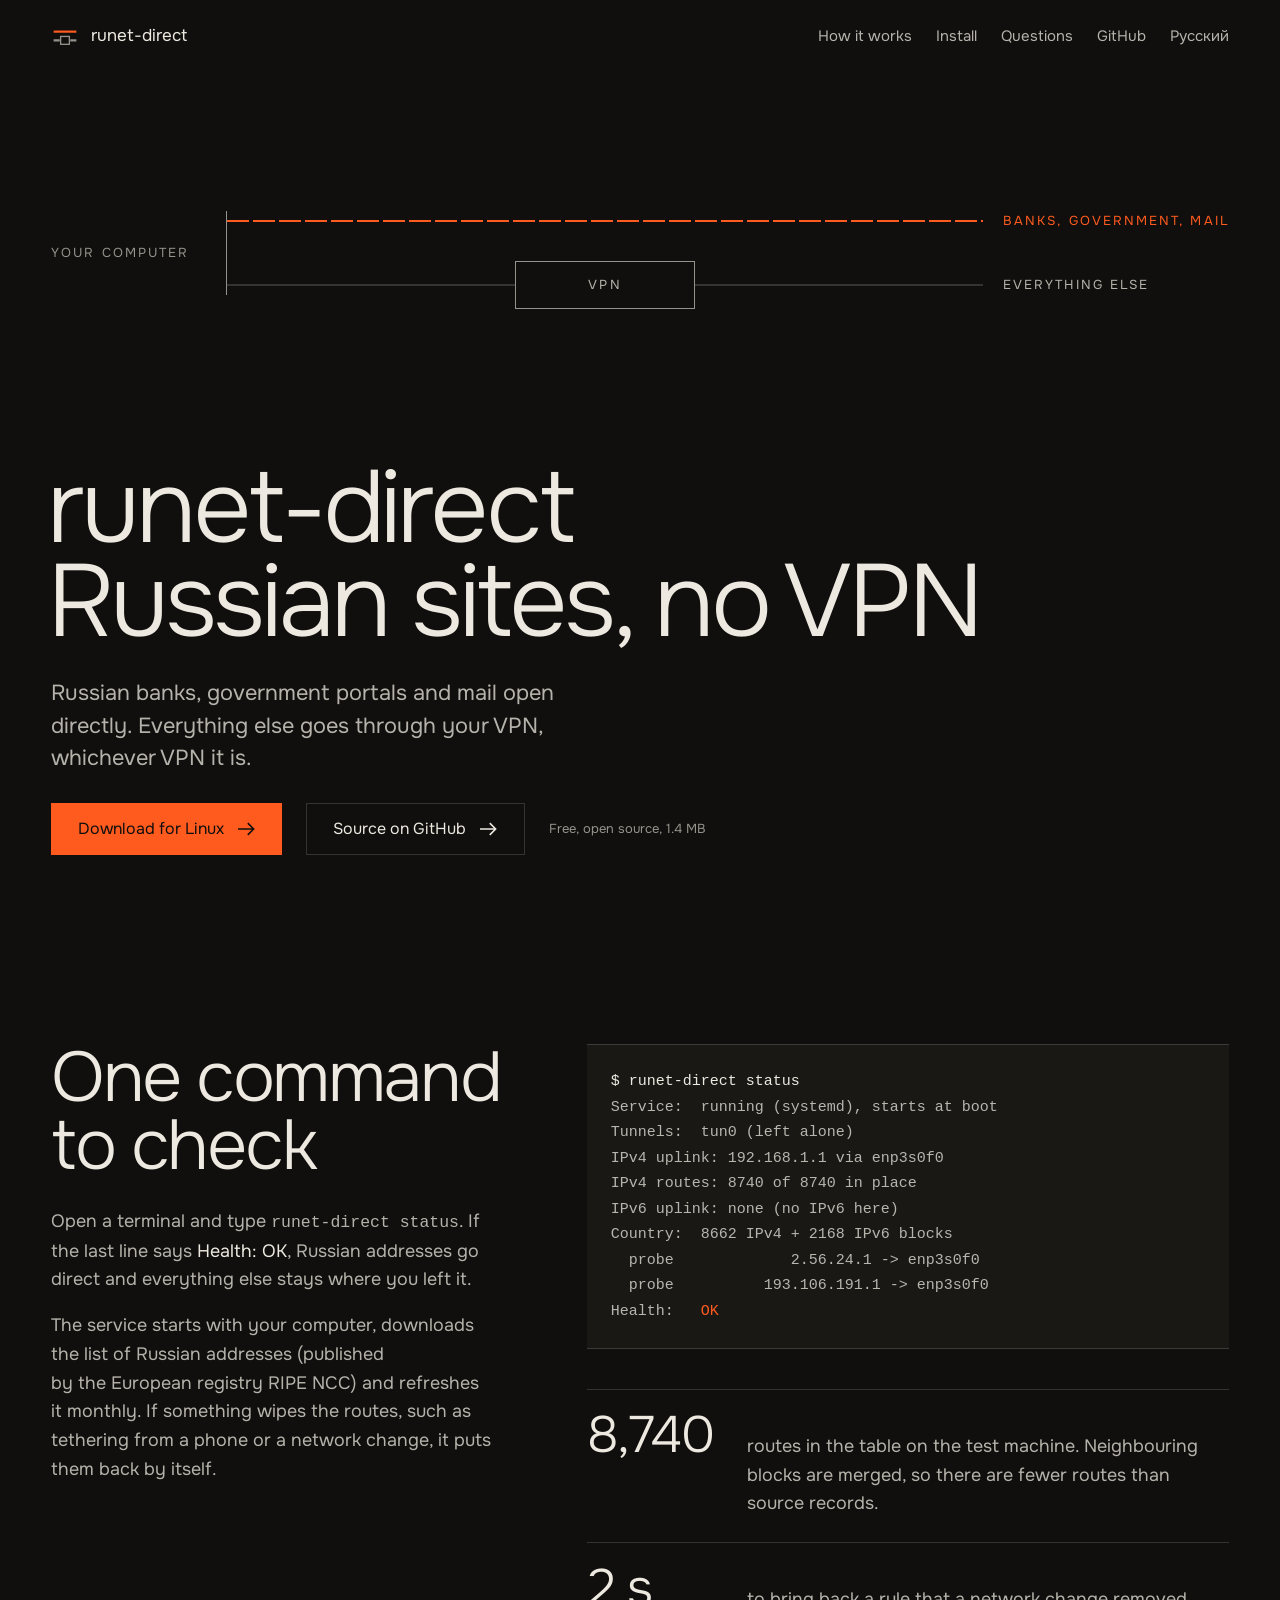
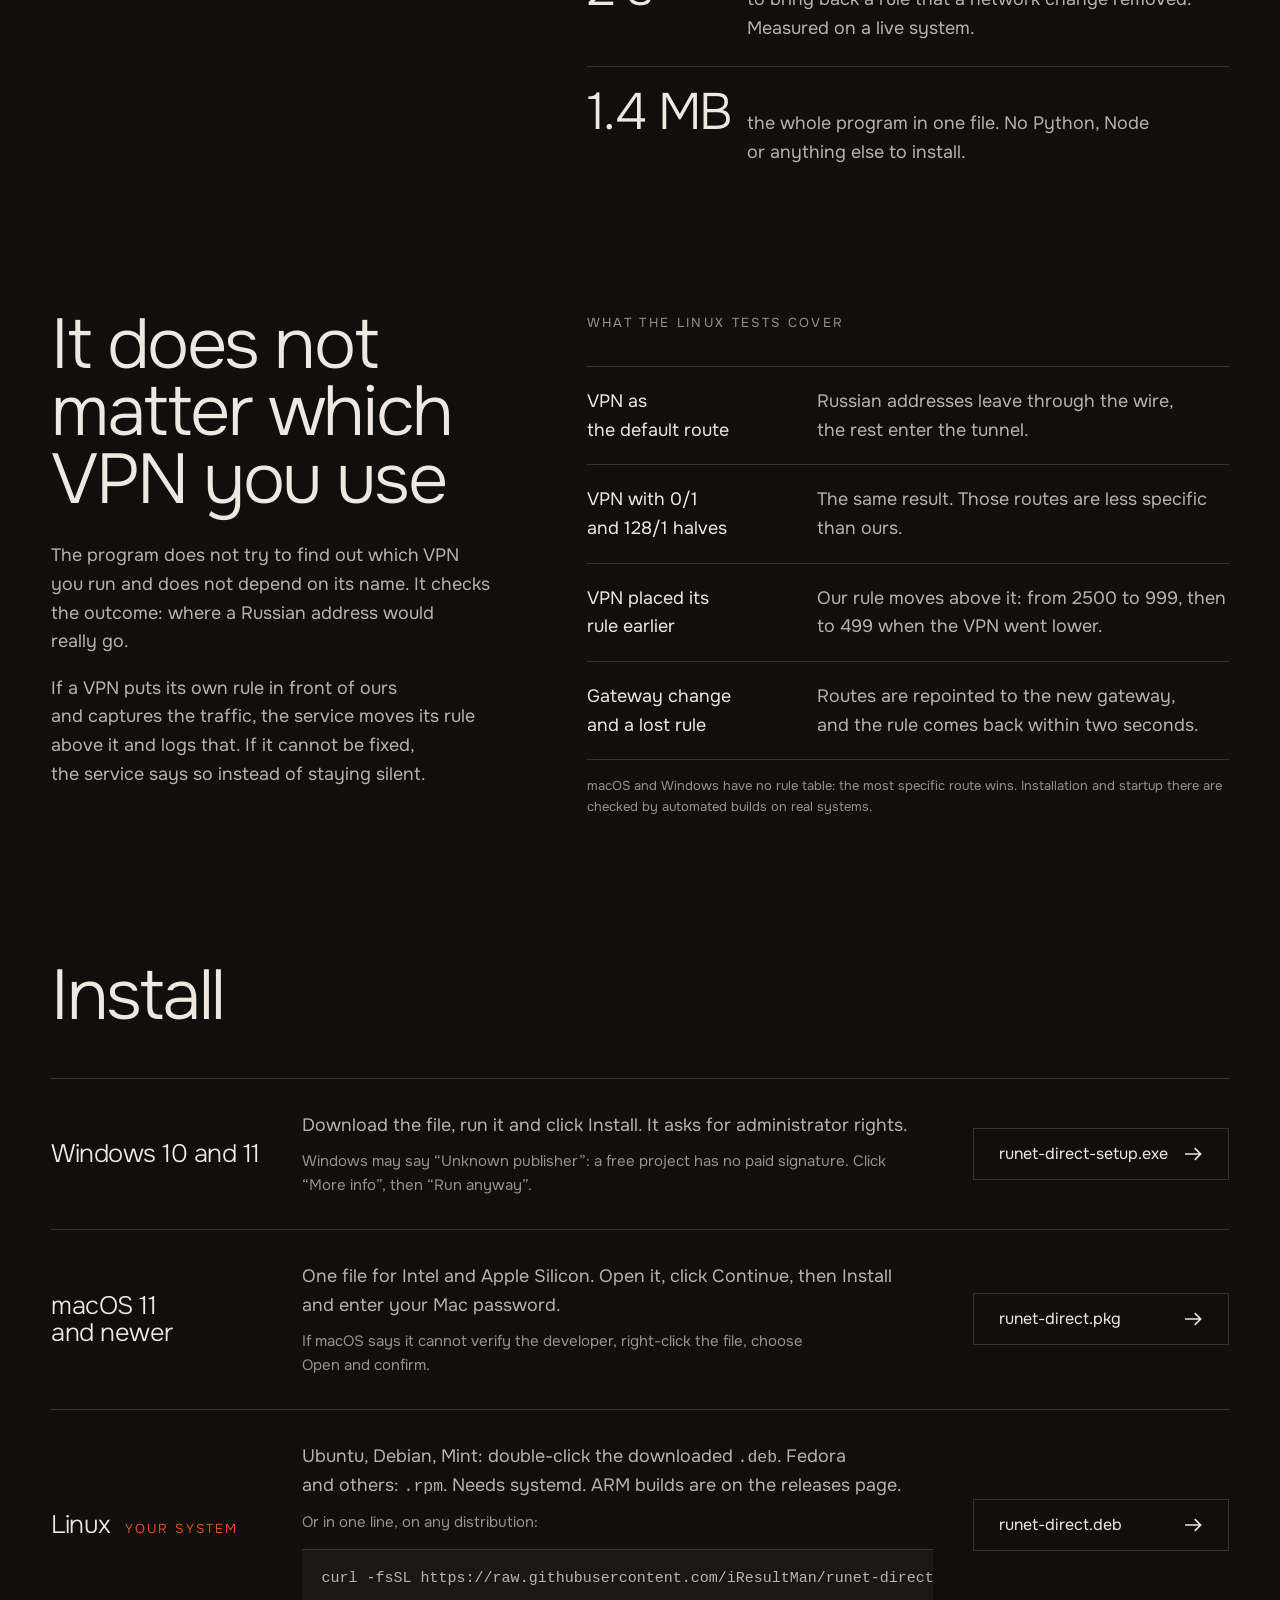
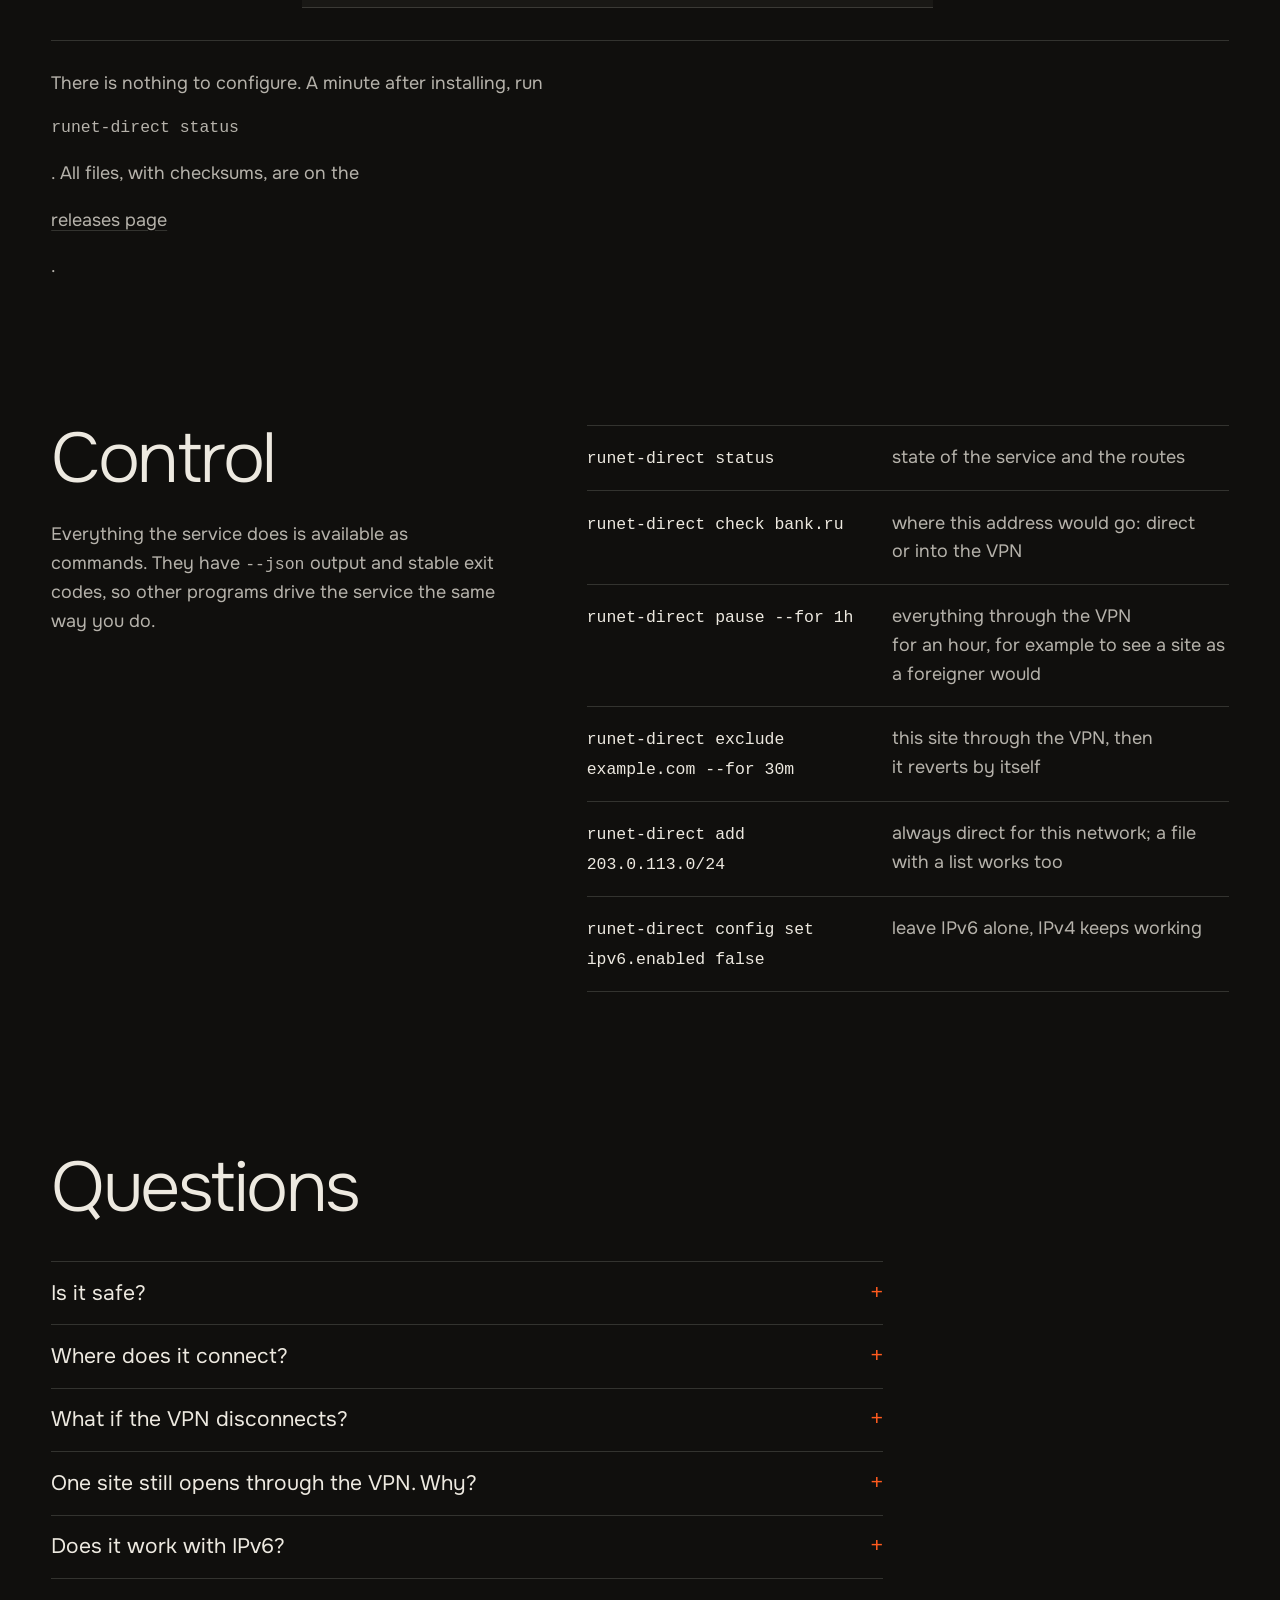
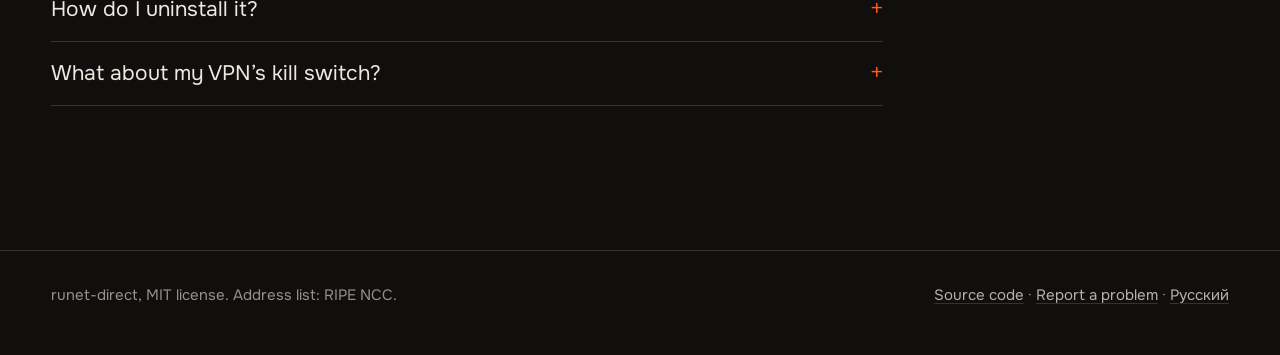
==== docs/site/en/index.html @ d3dd40d9 "Package for release: installers, landing page, GitHub presentation - install/uninstall --in-place (+" ====
<!doctype html>
<html lang="en">
<head>
<meta charset="utf-8">
<meta name="viewport" content="width=device-width, initial-scale=1">
<title>runet-direct — Russian sites outside your VPN</title>
<meta name="description" content="Russian banks, government portals, marketplaces and mail open directly; everything else keeps using your VPN. Works with any VPN. Windows, macOS, Linux. Free and open source.">
<link rel="canonical" href="https://iresultman.github.io/runet-direct/en/">
<link rel="alternate" hreflang="ru" href="https://iresultman.github.io/runet-direct/">
<link rel="alternate" hreflang="en" href="https://iresultman.github.io/runet-direct/en/">
<link rel="alternate" hreflang="x-default" href="https://iresultman.github.io/runet-direct/en/">
<link rel="icon" href="../favicon.svg" type="image/svg+xml">
<meta name="theme-color" content="#100f0d">
<meta property="og:type" content="website">
<meta property="og:title" content="runet-direct — Russian sites outside your VPN">
<meta property="og:description" content="Russian websites open directly, everything else keeps using your VPN. Free, for Windows, macOS and Linux.">
<meta property="og:url" content="https://iresultman.github.io/runet-direct/en/">
<meta property="og:image" content="https://iresultman.github.io/runet-direct/og.png">
<meta property="og:locale" content="en_US">
<meta name="twitter:card" content="summary_large_image">
<link rel="preload" href="../fonts/onest-cyrillic.woff2" as="font" type="font/woff2" crossorigin>
<link rel="preload" href="../fonts/onest-latin.woff2" as="font" type="font/woff2" crossorigin>
<link rel="stylesheet" href="../style.css">
<script>document.documentElement.classList.add('js')</script>
<script type="application/ld+json">
{"@context":"https://schema.org","@type":"SoftwareApplication","name":"runet-direct","applicationCategory":"NetworkApplication","operatingSystem":"Windows, macOS, Linux","offers":{"@type":"Offer","price":"0","priceCurrency":"USD"},"license":"https://opensource.org/license/mit","url":"https://iresultman.github.io/runet-direct/en/","codeRepository":"https://github.com/iResultMan/runet-direct","inLanguage":"en"}
</script>
</head>
<body>
<a class="skip" href="#main">Skip to content</a>
<main id="main">

<section class="hero" aria-labelledby="top-title">
  <div class="bar">
    <a class="brand" href="./" aria-label="runet-direct, home">
      <svg viewBox="0 0 64 64" aria-hidden="true"><path d="M6 22h52" stroke="#ff5b1f" stroke-width="5" fill="none"/><path d="M6 42h14M44 42h14" stroke="#ede9e0" stroke-opacity=".6" stroke-width="5" fill="none"/><rect x="22" y="33" width="20" height="18" stroke="#ede9e0" stroke-opacity=".6" stroke-width="3" fill="none"/></svg>
      runet-direct
    </a>
    <nav class="nav" aria-label="Sections">
      <a href="#how">How it works</a>
      <a href="#install">Install</a>
      <a href="#faq">Questions</a>
      <a href="https://github.com/iResultMan/runet-direct">GitHub</a>
      <a href="../" hreflang="ru" lang="ru">Русский</a>
    </nav>
  </div>

  <div class="lanes rise" style="--d:300ms" role="img" aria-label="Diagram: traffic leaves your computer by two paths. Russian sites go direct, the rest of the internet goes through the VPN tunnel.">
    <div class="lane lane--direct">
      <span class="lane__from">Your computer</span>
      <span class="lane__line draw"></span>
      <span class="lane__to">Banks, government, mail</span>
    </div>
    <div class="lane lane--vpn">
      <span class="lane__from"></span>
      <span class="lane__line draw"><span class="tunnel">VPN</span></span>
      <span class="lane__to">Everything else</span>
    </div>
  </div>

  <div class="hero__copy">
    <h1 id="top-title" class="rise" style="--d:420ms">runet-direct<br>Russian sites, no VPN</h1>
    <p class="lead rise" style="--d:900ms">Russian banks, government portals and mail open directly. Everything else goes through your VPN, whichever VPN it is.</p>
    <div class="cta rise" style="--d:1040ms">
      <a id="cta" class="btn btn--fill" href="#install"
         data-label-windows="Download for Windows" data-href-windows="https://github.com/iResultMan/runet-direct/releases/latest/download/runet-direct-setup-x86_64.exe"
         data-label-mac="Download for macOS" data-href-mac="https://github.com/iResultMan/runet-direct/releases/latest/download/runet-direct-macos.pkg"
         data-label-linux="Download for Linux" data-href-linux="https://github.com/iResultMan/runet-direct/releases/latest/download/runet-direct-linux-amd64.deb">
        <span>Download the installer</span>
        <svg class="arrow" viewBox="0 0 18 16" aria-hidden="true"><path d="M0 8h16M10 2l6 6-6 6" stroke="currentColor" stroke-width="1.6" fill="none"/></svg>
      </a>
      <a class="btn" href="https://github.com/iResultMan/runet-direct">
        <span>Source on GitHub</span>
        <svg class="arrow" viewBox="0 0 18 16" aria-hidden="true"><path d="M0 8h16M10 2l6 6-6 6" stroke="currentColor" stroke-width="1.6" fill="none"/></svg>
      </a>
      <span class="note">Free, open source, 1.4 MB</span>
    </div>
  </div>
</section>

<section id="how" aria-labelledby="how-title">
  <div class="split">
    <div>
      <h2 id="how-title" class="rise">One command to check</h2>
      <div class="prose rise" style="--d:100ms">
        <p>Open a terminal and type <code>runet-direct status</code>. If the last line says <strong>Health: OK</strong>, Russian addresses go direct and everything else stays where you left it.</p>
        <p>The service starts with your computer, downloads the list of Russian addresses (published by the European registry RIPE NCC) and refreshes it monthly. If something wipes the routes, such as tethering from a phone or a network change, it puts them back by itself.</p>
      </div>
    </div>
    <div class="rise" style="--d:200ms">
<pre tabindex="0" aria-label="Example output of runet-direct status"><b>$ runet-direct status</b>
Service:  running (systemd), starts at boot
Tunnels:  tun0 (left alone)
IPv4 uplink: 192.168.1.1 via enp3s0f0
IPv4 routes: 8740 of 8740 in place
IPv6 uplink: none (no IPv6 here)
Country:  8662 IPv4 + 2168 IPv6 blocks
  probe             2.56.24.1 -> enp3s0f0
  probe          193.106.191.1 -> enp3s0f0
Health:   <span class="ok">OK</span></pre>
      <ul class="figures">
        <li><strong>8,740</strong><span>routes in the table on the test machine. Neighbouring blocks are merged, so there are fewer routes than source records.</span></li>
        <li><strong>2 s</strong><span>to bring back a rule that a network change removed. Measured on a live system.</span></li>
        <li><strong>1.4 MB</strong><span>the whole program in one file. No Python, Node or anything else to install.</span></li>
      </ul>
    </div>
  </div>
</section>

<section id="vpn" aria-labelledby="vpn-title">
  <div class="split">
    <div>
      <h2 id="vpn-title" class="rise">It does not matter which VPN you use</h2>
      <div class="prose rise" style="--d:100ms">
        <p>The program does not try to find out which VPN you run and does not depend on its name. It checks the outcome: where a Russian address would really go.</p>
        <p>If a VPN puts its own rule in front of ours and captures the traffic, the service moves its rule above it and logs that. If it cannot be fixed, the service says so instead of staying silent.</p>
      </div>
    </div>
    <div class="rise" style="--d:200ms">
      <p class="label">What the Linux tests cover</p>
      <dl class="facts">
        <div><dt>VPN as the default route</dt><dd>Russian addresses leave through the wire, the rest enter the tunnel.</dd></div>
        <div><dt>VPN with 0/1 and 128/1 halves</dt><dd>The same result. Those routes are less specific than ours.</dd></div>
        <div><dt>VPN placed its rule earlier</dt><dd>Our rule moves above it: from 2500 to 999, then to 499 when the VPN went lower.</dd></div>
        <div><dt>Gateway change and a lost rule</dt><dd>Routes are repointed to the new gateway, and the rule comes back within two seconds.</dd></div>
      </dl>
      <p class="note" style="margin-top:1rem">macOS and Windows have no rule table: the most specific route wins. Installation and startup there are checked by automated builds on real systems.</p>
    </div>
  </div>
</section>

<section id="install" aria-labelledby="install-title">
  <h2 id="install-title" class="rise">Install</h2>
  <div class="os">
    <div class="os__row rise" data-os="windows" style="--d:50ms">
      <h3>Windows 10 and 11</h3>
      <div>
        <p>Download the file, run it and click Install. It asks for administrator rights.</p>
        <p class="small">Windows may say “Unknown publisher”: a free project has no paid signature. Click “More info”, then “Run anyway”.</p>
      </div>
      <a class="btn" href="https://github.com/iResultMan/runet-direct/releases/latest/download/runet-direct-setup-x86_64.exe"><span>runet-direct-setup.exe</span><svg class="arrow" viewBox="0 0 18 16" aria-hidden="true"><path d="M0 8h16M10 2l6 6-6 6" stroke="currentColor" stroke-width="1.6" fill="none"/></svg></a>
    </div>
    <div class="os__row rise" data-os="mac" style="--d:100ms">
      <h3>macOS 11 and newer</h3>
      <div>
        <p>One file for Intel and Apple Silicon. Open it, click Continue, then Install and enter your Mac password.</p>
        <p class="small">If macOS says it cannot verify the developer, right-click the file, choose Open and confirm.</p>
      </div>
      <a class="btn" href="https://github.com/iResultMan/runet-direct/releases/latest/download/runet-direct-macos.pkg"><span>runet-direct.pkg</span><svg class="arrow" viewBox="0 0 18 16" aria-hidden="true"><path d="M0 8h16M10 2l6 6-6 6" stroke="currentColor" stroke-width="1.6" fill="none"/></svg></a>
    </div>
    <div class="os__row rise" data-os="linux" style="--d:150ms">
      <h3>Linux</h3>
      <div>
        <p>Ubuntu, Debian, Mint: double-click the downloaded <code>.deb</code>. Fedora and others: <code>.rpm</code>. Needs systemd. ARM builds are on the releases page.</p>
        <p class="small">Or in one line, on any distribution:</p>
<pre tabindex="0">curl -fsSL https://raw.githubusercontent.com/iResultMan/runet-direct/main/install.sh | sudo sh</pre>
      </div>
      <a class="btn" href="https://github.com/iResultMan/runet-direct/releases/latest/download/runet-direct-linux-amd64.deb"><span>runet-direct.deb</span><svg class="arrow" viewBox="0 0 18 16" aria-hidden="true"><path d="M0 8h16M10 2l6 6-6 6" stroke="currentColor" stroke-width="1.6" fill="none"/></svg></a>
    </div>
  </div>
  <p class="prose rise" style="margin-top:1.75rem">There is nothing to configure. A minute after installing, run <code>runet-direct status</code>. All files, with checksums, are on the <a href="https://github.com/iResultMan/runet-direct/releases/latest">releases page</a>.</p>
</section>

<section id="control" aria-labelledby="control-title">
  <div class="split">
    <div>
      <h2 id="control-title" class="rise">Control</h2>
      <div class="prose rise" style="--d:100ms">
        <p>Everything the service does is available as commands. They have <code>--json</code> output and stable exit codes, so other programs drive the service the same way you do.</p>
      </div>
    </div>
    <dl class="cmds rise" style="--d:200ms;margin-top:0">
      <div><dt><code>runet-direct status</code></dt><dd>state of the service and the routes</dd></div>
      <div><dt><code>runet-direct check bank.ru</code></dt><dd>where this address would go: direct or into the VPN</dd></div>
      <div><dt><code>runet-direct pause --for 1h</code></dt><dd>everything through the VPN for an hour, for example to see a site as a foreigner would</dd></div>
      <div><dt><code>runet-direct exclude example.com --for 30m</code></dt><dd>this site through the VPN, then it reverts by itself</dd></div>
      <div><dt><code>runet-direct add 203.0.113.0/24</code></dt><dd>always direct for this network; a file with a list works too</dd></div>
      <div><dt><code>runet-direct config set ipv6.enabled false</code></dt><dd>leave IPv6 alone, IPv4 keeps working</dd></div>
    </dl>
  </div>
</section>

<section id="faq" aria-labelledby="faq-title">
  <h2 id="faq-title" class="rise">Questions</h2>
  <div class="faq rise" style="--d:100ms">
    <details><summary>Is it safe?</summary><div>
      <p>The program does not read or intercept traffic. It only adds routes to the system table and removes them when you uninstall it. The code is open under the MIT license. Release files carry checksums and a build-provenance attestation.</p></div></details>
    <details><summary>Where does it connect?</summary><div>
      <p>Once a month it downloads the address list from RIPE NCC. Nowhere else. No telemetry, no account.</p></div></details>
    <details><summary>What if the VPN disconnects?</summary><div>
      <p>Russian addresses keep going direct; everything else behaves the way your system is set up. The service does not need the VPN.</p></div></details>
    <details><summary>One site still opens through the VPN. Why?</summary><div>
      <p>The list is built from Russian address blocks. A site behind a foreign delivery network is not in it. Add it by hand: <code>runet-direct add site-name.ru</code>. Verify with <code>runet-direct check site-name.ru</code>.</p></div></details>
    <details><summary>Does it work with IPv6?</summary><div>
      <p>Yes. IPv4 and IPv6 are switched separately. If you have no IPv6, the service simply skips it.</p></div></details>
    <details><summary>How do I uninstall it?</summary><div>
      <p>Windows: Settings, Apps, runet-direct. macOS: <code>sudo runet-direct uninstall</code>. Linux: <code>sudo apt remove runet-direct</code> or <code>sudo dnf remove runet-direct</code>. The routes are removed on uninstall.</p></div></details>
    <details><summary>What about my VPN’s kill switch?</summary><div>
      <p>If the kill switch is a firewall rule, it blocks direct traffic too and the program cannot change that. Turn the switch off or add an exception for your connection.</p></div></details>
  </div>
</section>

</main>
<footer>
  <span>runet-direct, MIT license. Address list: RIPE NCC.</span>
  <span><a href="https://github.com/iResultMan/runet-direct">Source code</a> · <a href="https://github.com/iResultMan/runet-direct/issues">Report a problem</a> · <a href="../" hreflang="ru" lang="ru">Русский</a></span>
</footer>
<script src="../main.js" defer></script>
</body>
</html>
---- docs/site/style.css ----
/* runet-direct landing. One family (Onest 300/400), ink + paper + one accent. */

@font-face {
  font-family: "Onest";
  src: url("fonts/onest-cyrillic.woff2") format("woff2");
  font-weight: 300 400;
  font-display: swap;
  unicode-range: U+0301, U+0400-045F, U+0490-0491, U+04B0-04B1, U+2116;
}
@font-face {
  font-family: "Onest";
  src: url("fonts/onest-latin.woff2") format("woff2");
  font-weight: 300 400;
  font-display: swap;
  unicode-range: U+0000-00FF, U+0131, U+0152-0153, U+02BB-02BC, U+02C6, U+02DA, U+02DC, U+0304, U+0308, U+0329, U+2000-206F, U+20AC, U+2122, U+2191, U+2193, U+2212, U+2215, U+FEFF, U+FFFD;
}

:root {
  /* Meaning, not decoration: surface, text, action. */
  --color-surface: #100f0d;
  --color-text: #ede9e0;
  --color-text-2: rgba(237, 233, 224, 0.75);
  --color-text-3: rgba(237, 233, 224, 0.6);
  --color-line: rgba(237, 233, 224, 0.16);
  --color-action: #ff5b1f;
  --color-on-action: #100f0d;

  --pad: clamp(1.25rem, 4vw, 4rem);
  --measure: 34rem; /* about 50 characters */
  --ease: cubic-bezier(0.22, 1, 0.36, 1);
  --font: "Onest", system-ui, -apple-system, "Segoe UI", sans-serif;
  --mono: ui-monospace, "SF Mono", Menlo, Consolas, "Liberation Mono", monospace;
}

*, *::before, *::after { box-sizing: border-box; }
html { color-scheme: dark; -webkit-text-size-adjust: 100%; scroll-behavior: smooth; }
body {
  margin: 0;
  background: var(--color-surface);
  color: var(--color-text);
  font: 400 clamp(1rem, 0.96rem + 0.2vw, 1.125rem) / 1.6 var(--font);
  text-wrap: pretty;
  -webkit-font-smoothing: antialiased;
}
::selection { background: var(--color-action); color: var(--color-on-action); }
a { color: inherit; text-decoration-color: var(--color-line); text-underline-offset: 0.2em; transition: text-decoration-color 320ms var(--ease), color 320ms var(--ease); }
a:hover { text-decoration-color: var(--color-action); }
:focus-visible { outline: 2px solid var(--color-action); outline-offset: 3px; }

h1, h2, h3 { margin: 0; font-weight: 300; text-wrap: balance; hyphens: none; }
h1 { font-size: clamp(2.6rem, min(8vw, 14svh), 9rem); line-height: 0.92; letter-spacing: -0.04em; }
h2 { font-size: clamp(2rem, 5.5vw, 5rem); line-height: 0.96; letter-spacing: -0.035em; }
h3 { font-size: clamp(1.25rem, 1.1rem + 0.6vw, 1.75rem); line-height: 1.1; letter-spacing: -0.02em; }
p { margin: 0; }
code, pre, kbd { font-family: var(--mono); font-size: 0.92em; }

.skip { position: absolute; left: var(--pad); top: -4rem; padding: 0.75rem 1rem; background: var(--color-action); color: var(--color-on-action); z-index: 10; }
.skip:focus { top: 1rem; }

.label { font-size: 0.8125rem; line-height: 1.8; letter-spacing: 0.18em; text-transform: uppercase; color: var(--color-text-3); }

/* ---------- buttons: a fill and a hairline, nothing else ---------- */
.btn {
  --h: 3.25rem;
  display: inline-flex; align-items: center; gap: 0.9rem;
  min-height: var(--h); padding: 0 1.6rem;
  border: 1px solid var(--color-line); border-radius: 0;
  background: transparent; color: var(--color-text);
  font: 400 1rem/1 var(--font); text-decoration: none; cursor: pointer;
  position: relative; overflow: hidden; isolation: isolate;
  transition: color 320ms var(--ease), border-color 500ms var(--ease);
}
.btn::before {
  content: ""; position: absolute; inset: 0; z-index: -1;
  background: var(--color-action); transform: translateX(-101%);
  transition: transform 500ms var(--ease);
}
.btn .arrow { width: 1.1rem; height: 1rem; transition: transform 520ms var(--ease); }
.btn:hover, .btn:focus-visible { color: var(--color-on-action); border-color: var(--color-action); }
.btn:hover::before, .btn:focus-visible::before { transform: translateX(0); }
.btn:hover .arrow, .btn:focus-visible .arrow { transform: translateX(0.35rem); }
.btn--fill { background: var(--color-action); color: var(--color-on-action); border-color: var(--color-action); }
.btn--fill::before { background: var(--color-text); }
.btn--fill:hover, .btn--fill:focus-visible { color: var(--color-on-action); border-color: var(--color-text); }
.note { font-size: 0.8125rem; color: var(--color-text-3); }

/* ---------- hero: one screen ---------- */
.hero {
  min-height: 100svh;
  display: grid; grid-template-rows: auto minmax(0, 1fr) auto;
  padding: 0 var(--pad) clamp(1.5rem, 5svh, 3.5rem);
}
.bar { display: flex; align-items: center; justify-content: space-between; gap: 1rem; min-height: 4.5rem; }
.brand { display: inline-flex; align-items: center; gap: 0.75rem; text-decoration: none; font-size: 1.0625rem; }
.brand svg { width: 1.75rem; height: 1.75rem; }
.nav { display: flex; flex-wrap: wrap; justify-content: flex-end; gap: 0.25rem 1.5rem; font-size: 0.9375rem; color: var(--color-text-2); }
.nav a { display: inline-flex; align-items: center; min-height: 2.75rem; text-decoration: none; }
.nav a:hover { color: var(--color-text); }

/* The mechanism, drawn: two lanes leave the same machine. */
.lanes {
  align-self: center; margin-inline: calc(var(--pad) * -1); padding-inline: var(--pad);
  display: grid; grid-template-columns: minmax(6.5rem, 11rem) minmax(0, 1fr) max-content;
  row-gap: clamp(1.5rem, 5svh, 3.25rem);
}
.lane { display: contents; }
.lane__from, .lane__to { font-size: 0.8125rem; line-height: 1.5; letter-spacing: 0.16em; text-transform: uppercase; color: var(--color-text-3); }
.lane--direct .lane__from { grid-column: 1; grid-row: 1 / 3; display: flex; align-items: center; padding-right: 1.25rem; border-right: 1px solid var(--color-text-3); }
.lane--vpn .lane__from { display: none; }
.lane__line { grid-column: 2; position: relative; height: 2px; display: flex; align-items: center; align-self: center; }
.lane__to { grid-column: 3; padding-left: 1.25rem; align-self: center; color: var(--color-text-2); white-space: nowrap; }
.lane--direct .lane__line, .lane--direct .lane__to { grid-row: 1; }
.lane--vpn .lane__line, .lane--vpn .lane__to { grid-row: 2; }
.lane--direct .lane__to { color: var(--color-action); }
.lane__line::before, .lane__line::after { content: ""; flex: 1; height: 2px; }
.lane--direct .lane__line { overflow: hidden; }
.lane--direct .lane__line::before { background: var(--color-action); transform-origin: left; }
.lane--vpn .lane__line::before, .lane--vpn .lane__line::after { background: var(--color-line); }
.lane--vpn .lane__line::before { transform-origin: left; }
.tunnel {
  flex: 0 0 clamp(5rem, 14vw, 12rem); display: grid; place-items: center; height: 3rem;
  border: 1px solid var(--color-text-3); color: var(--color-text-2); letter-spacing: 0.18em; font-size: 0.8125rem;
}

/* Flow along the direct lane: the only endless motion on the page. */
.lane--direct .lane__line::after {
  position: absolute; inset: 0; flex: none;
  background: repeating-linear-gradient(90deg, transparent 0 22px, var(--color-surface) 22px 26px);
  animation: flow 1.8s linear infinite;
}
@keyframes flow { to { background-position: 26px 0; } }

.hero__copy { display: grid; gap: 1.75rem; padding-top: clamp(1rem, 3svh, 2rem); }
.hero__copy h1 { margin-left: -0.04em; }
.lead { max-width: 36rem; font-size: clamp(1.0625rem, 1rem + 0.45vw, 1.375rem); line-height: 1.5; color: var(--color-text-2); }
.cta { display: flex; flex-wrap: wrap; align-items: center; gap: 1rem 1.5rem; }

/* ---------- sections: no cards, no icons ---------- */
main > section:not(.hero) { padding: clamp(4.5rem, 12vw, 9rem) var(--pad) 0; }
.split { display: grid; grid-template-columns: minmax(0, 5fr) minmax(0, 7fr); gap: clamp(2rem, 6vw, 6rem); align-items: start; }
.split h2 { margin-bottom: 1.75rem; }
.prose { max-width: var(--measure); color: var(--color-text-2); display: grid; gap: 1.1rem; }
.prose strong { font-weight: 400; color: var(--color-text); }

pre {
  margin: 0; padding: 1.5rem; overflow-x: auto;
  background: rgba(237, 233, 224, 0.04); border-top: 1px solid var(--color-line); border-bottom: 1px solid var(--color-line);
  font-size: clamp(0.78rem, 0.7rem + 0.3vw, 0.9375rem); line-height: 1.7; color: var(--color-text-2); tab-size: 4;
}
pre .ok { color: var(--color-action); }
pre b { font-weight: 400; color: var(--color-text); }

.figures { margin: 2.5rem 0 0; padding: 0; list-style: none; display: grid; gap: 1.5rem; }
.figures li { display: grid; grid-template-columns: minmax(6.5rem, 9rem) 1fr; gap: 1rem; align-items: baseline; border-top: 1px solid var(--color-line); padding-top: 1.25rem; }
.figures strong { font-weight: 300; font-size: clamp(2rem, 4vw, 3.25rem); letter-spacing: -0.03em; line-height: 1; }
.figures span { color: var(--color-text-2); max-width: 30rem; }

.facts { margin: 2rem 0 0; display: grid; }
.facts div { display: grid; grid-template-columns: minmax(0, 1fr) minmax(0, 2fr); gap: 1.5rem; padding: 1.25rem 0; border-top: 1px solid var(--color-line); }
.facts dt { color: var(--color-text); }
.facts dd { margin: 0; color: var(--color-text-2); max-width: 36rem; }
.facts div:last-child { border-bottom: 1px solid var(--color-line); }

.os { margin-top: 3rem; display: grid; }
.os__row { display: grid; grid-template-columns: minmax(8rem, 1fr) minmax(0, 3fr) 16rem; gap: 1.5rem 2.5rem; align-items: center; padding: 2rem 0; border-top: 1px solid var(--color-line); }
.os__row:last-child { border-bottom: 1px solid var(--color-line); }
.os__row p { color: var(--color-text-2); max-width: 38rem; }
.os__row .btn { width: 100%; justify-content: space-between; }
.os__row .small { margin-top: 0.6rem; font-size: 0.9375rem; color: var(--color-text-3); }
.os__row h3[data-yours]::after { content: attr(data-yours); margin-left: 0.9rem; font-size: 0.8125rem; letter-spacing: 0.16em; text-transform: uppercase; color: var(--color-action); }
.os__row pre { margin-top: 0.9rem; padding: 1rem 1.25rem; }

.cmds { margin-top: 2.5rem; display: grid; }
.cmds div { display: grid; grid-template-columns: minmax(0, 5fr) minmax(0, 6fr); gap: 1.5rem; padding: 1.1rem 0; border-top: 1px solid var(--color-line); align-items: baseline; }
.cmds div:last-child { border-bottom: 1px solid var(--color-line); }
.cmds dt { color: var(--color-text); overflow-wrap: anywhere; }
.cmds dd { margin: 0; color: var(--color-text-2); }

.faq { margin-top: 2.5rem; max-width: 52rem; }
.faq details { border-top: 1px solid var(--color-line); }
.faq details:last-child { border-bottom: 1px solid var(--color-line); }
.faq summary { list-style: none; cursor: pointer; display: flex; justify-content: space-between; gap: 1.5rem; align-items: center; min-height: 3.5rem; padding: 0.9rem 0; font-size: clamp(1.0625rem, 1rem + 0.4vw, 1.3125rem); }
.faq summary::-webkit-details-marker { display: none; }
.faq summary::after { content: "+"; font-family: var(--mono); color: var(--color-action); transition: transform 500ms var(--ease); flex: none; }
.faq details[open] summary::after { transform: rotate(45deg); }
.faq details > div { padding: 0 0 1.5rem; max-width: 40rem; color: var(--color-text-2); display: grid; gap: 0.8rem; }

footer { margin-top: clamp(5rem, 12vw, 9rem); padding: 2rem var(--pad) 3rem; border-top: 1px solid var(--color-line); display: flex; flex-wrap: wrap; justify-content: space-between; gap: 1rem 2rem; color: var(--color-text-3); font-size: 0.9375rem; }
footer a { color: var(--color-text-2); }

/* ---------- entrance: blur + shift + fade, staggered ---------- */
.js .rise { opacity: 0; transform: translateY(28px); filter: blur(14px); transition: opacity 900ms var(--ease), transform 900ms var(--ease), filter 900ms var(--ease); transition-delay: var(--d, 0ms); }
.js .rise.in { opacity: 1; transform: none; filter: none; }
.js .draw::before { transform: scaleX(0); transition: transform 1100ms var(--ease) 500ms; }
.js .draw.in::before { transform: scaleX(1); }

@media (max-width: 860px) {
  .split, .cmds div, .facts div { grid-template-columns: 1fr; gap: 0.5rem; }
  .split { gap: 2rem; }
  .os__row { grid-template-columns: 1fr; gap: 1rem; padding: 1.75rem 0; }
  .lanes { grid-template-columns: minmax(0, 1fr); row-gap: 0.6rem; }
  .lane--direct .lane__from { grid-column: 1; grid-row: auto; border-right: 0; padding: 0; order: 1; }
  .lane--direct .lane__line { grid-column: 1; grid-row: auto; order: 2; }
  .lane--direct .lane__to { grid-column: 1; grid-row: auto; padding-left: 0; order: 3; margin-bottom: 1rem; white-space: normal; }
  .lane--vpn .lane__line { grid-column: 1; grid-row: auto; order: 4; height: 3rem; }
  .lane--vpn .lane__to { grid-column: 1; grid-row: auto; padding-left: 0; order: 5; }
  .nav { font-size: 0.875rem; gap: 0.1rem 1rem; }
  .bar { flex-wrap: wrap; padding-top: 0.5rem; }
}
@media (max-width: 480px) {
  .figures li { grid-template-columns: 1fr; gap: 0.4rem; }
  .btn { width: 100%; justify-content: space-between; }
}
@media (prefers-reduced-motion: reduce) {
  html { scroll-behavior: auto; }
  .js .rise, .js .draw::before { transition: none; opacity: 1; transform: none; filter: none; }
  .lane--direct .lane__line::after { animation: none; display: none; }
  .btn, .btn::before, .btn .arrow { transition: none; }
}
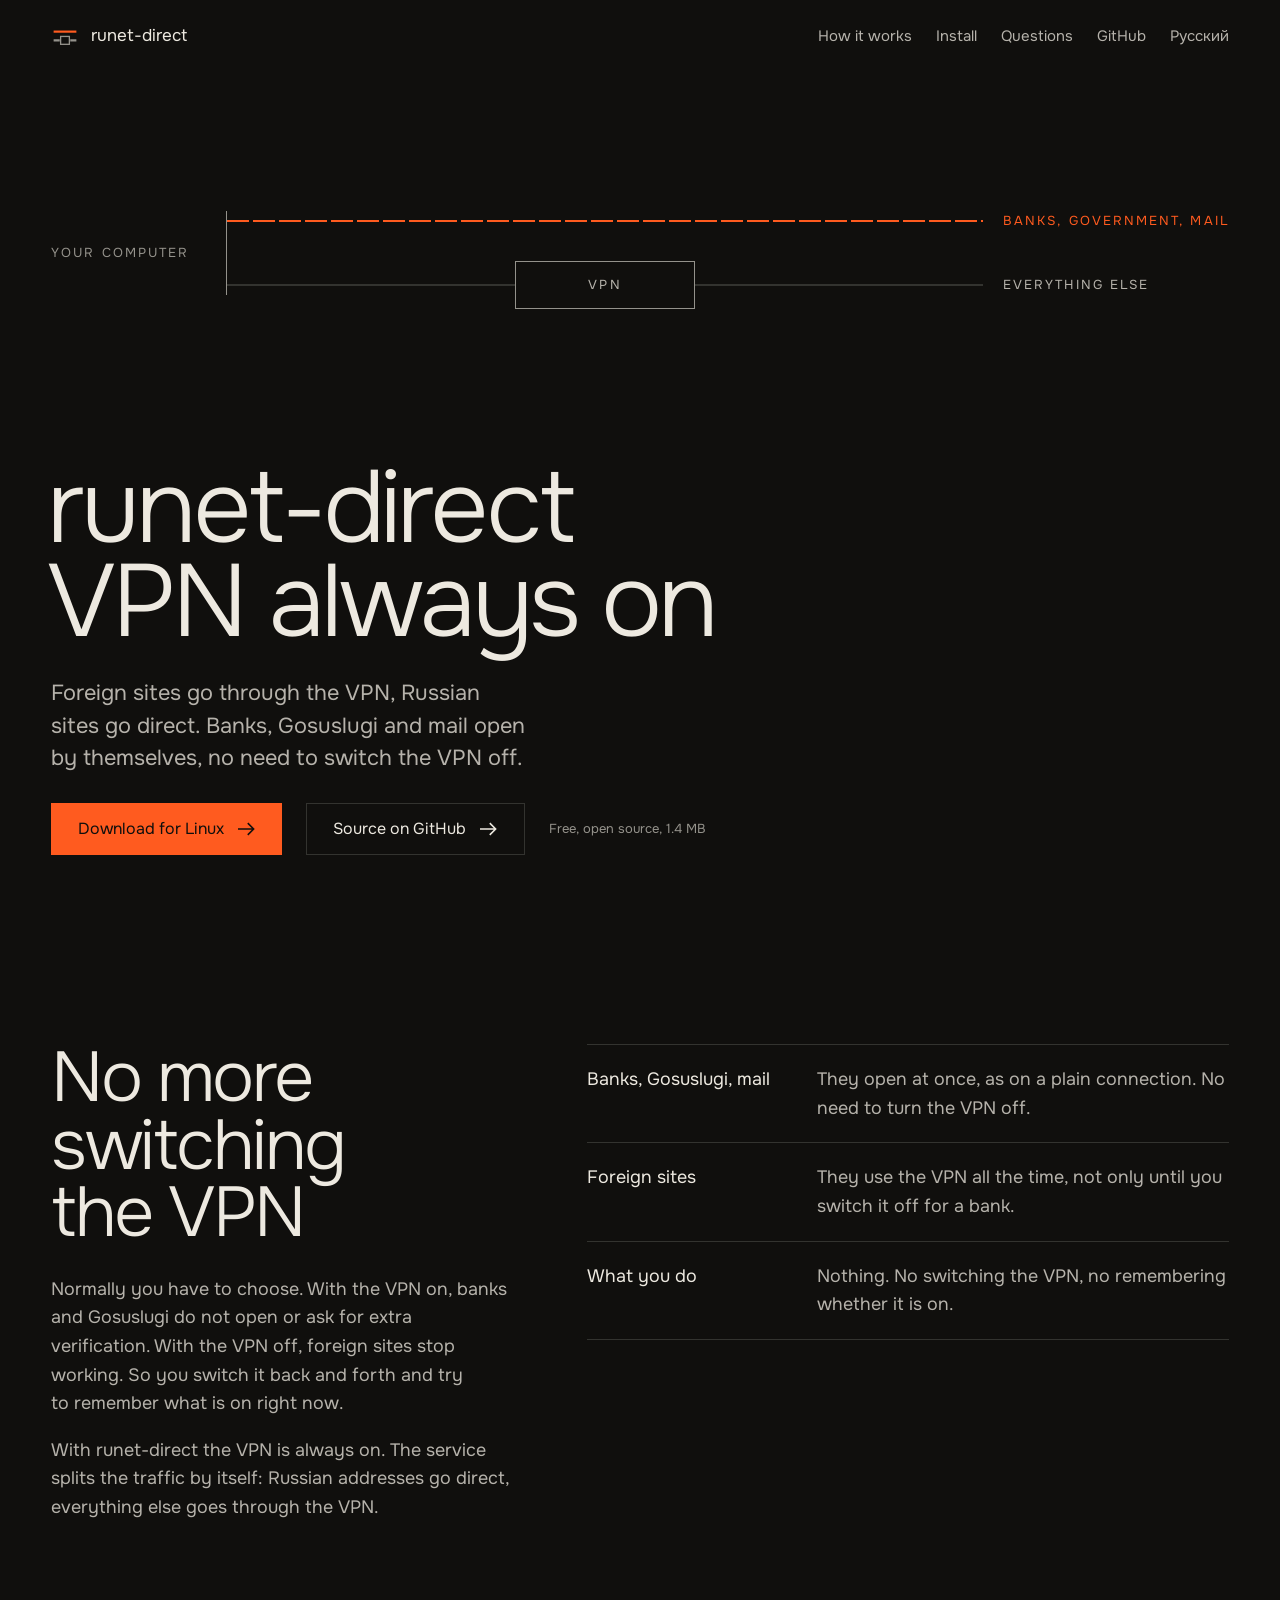
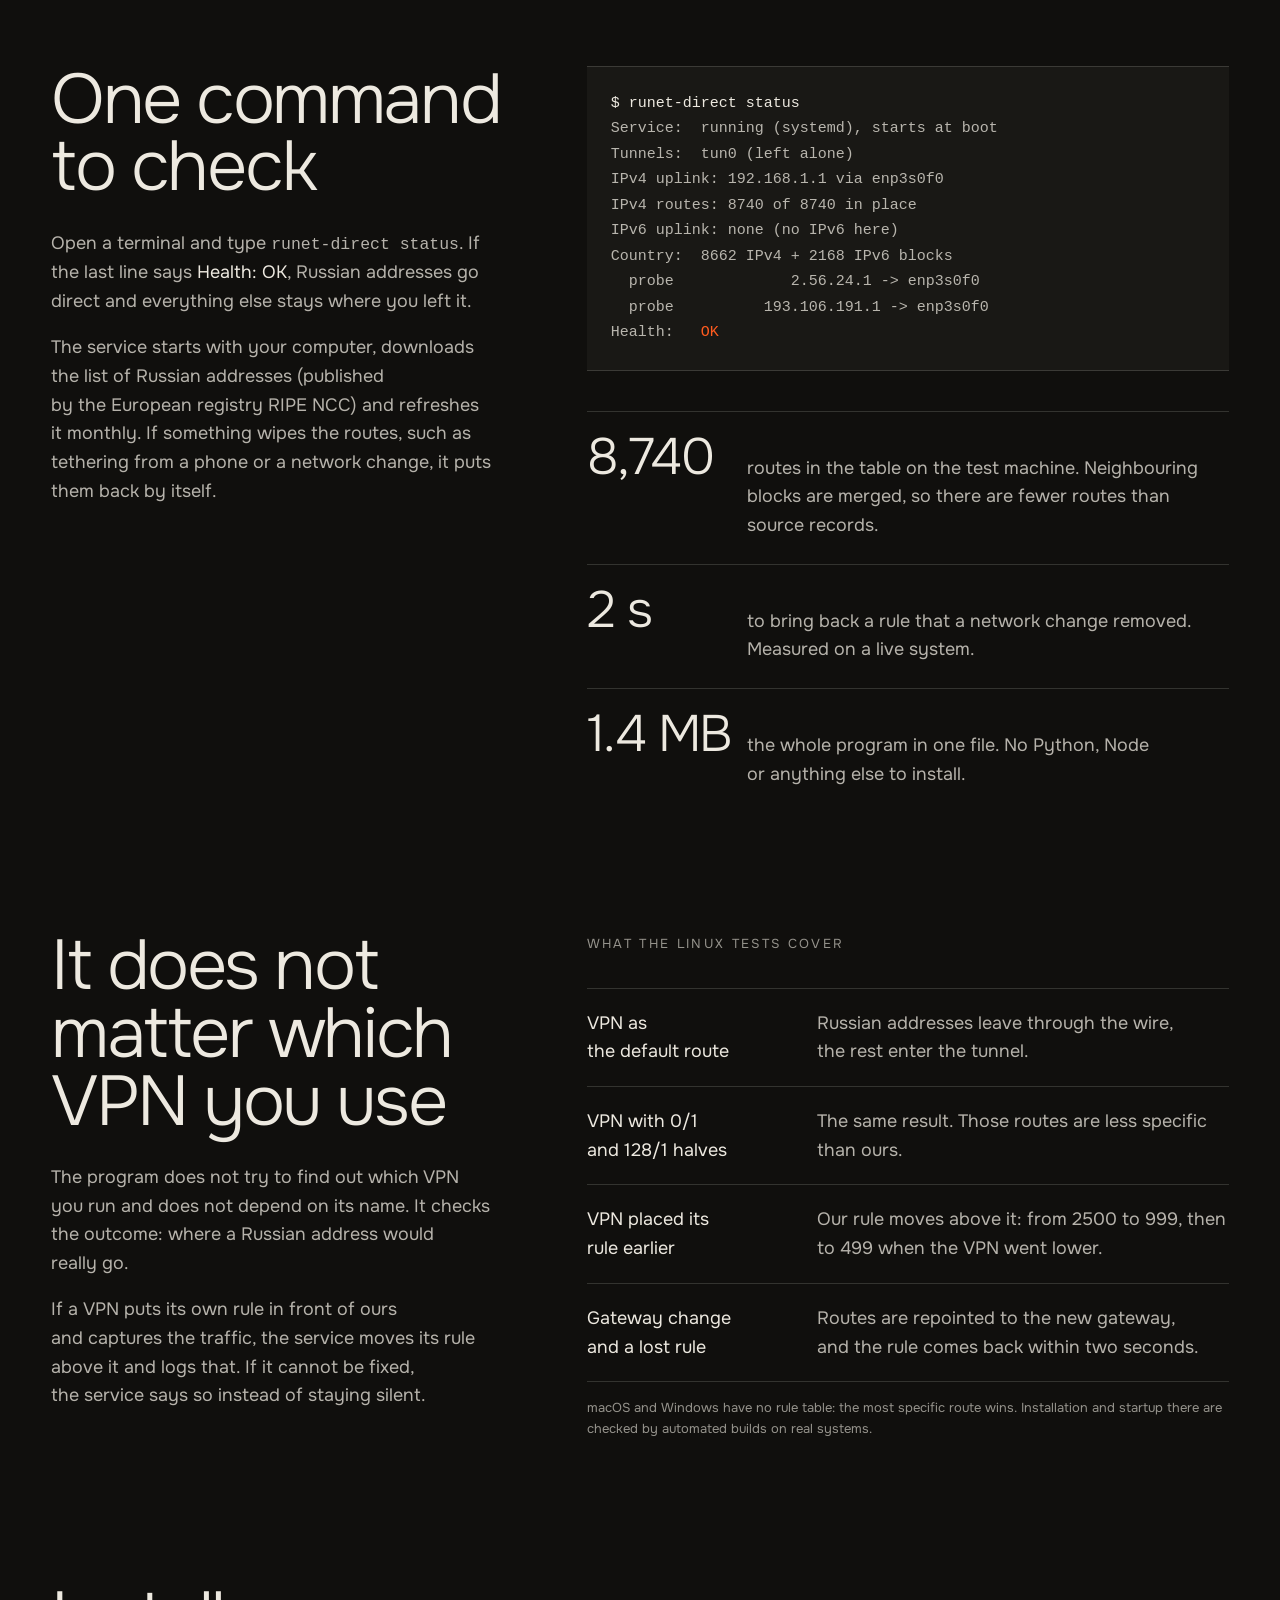
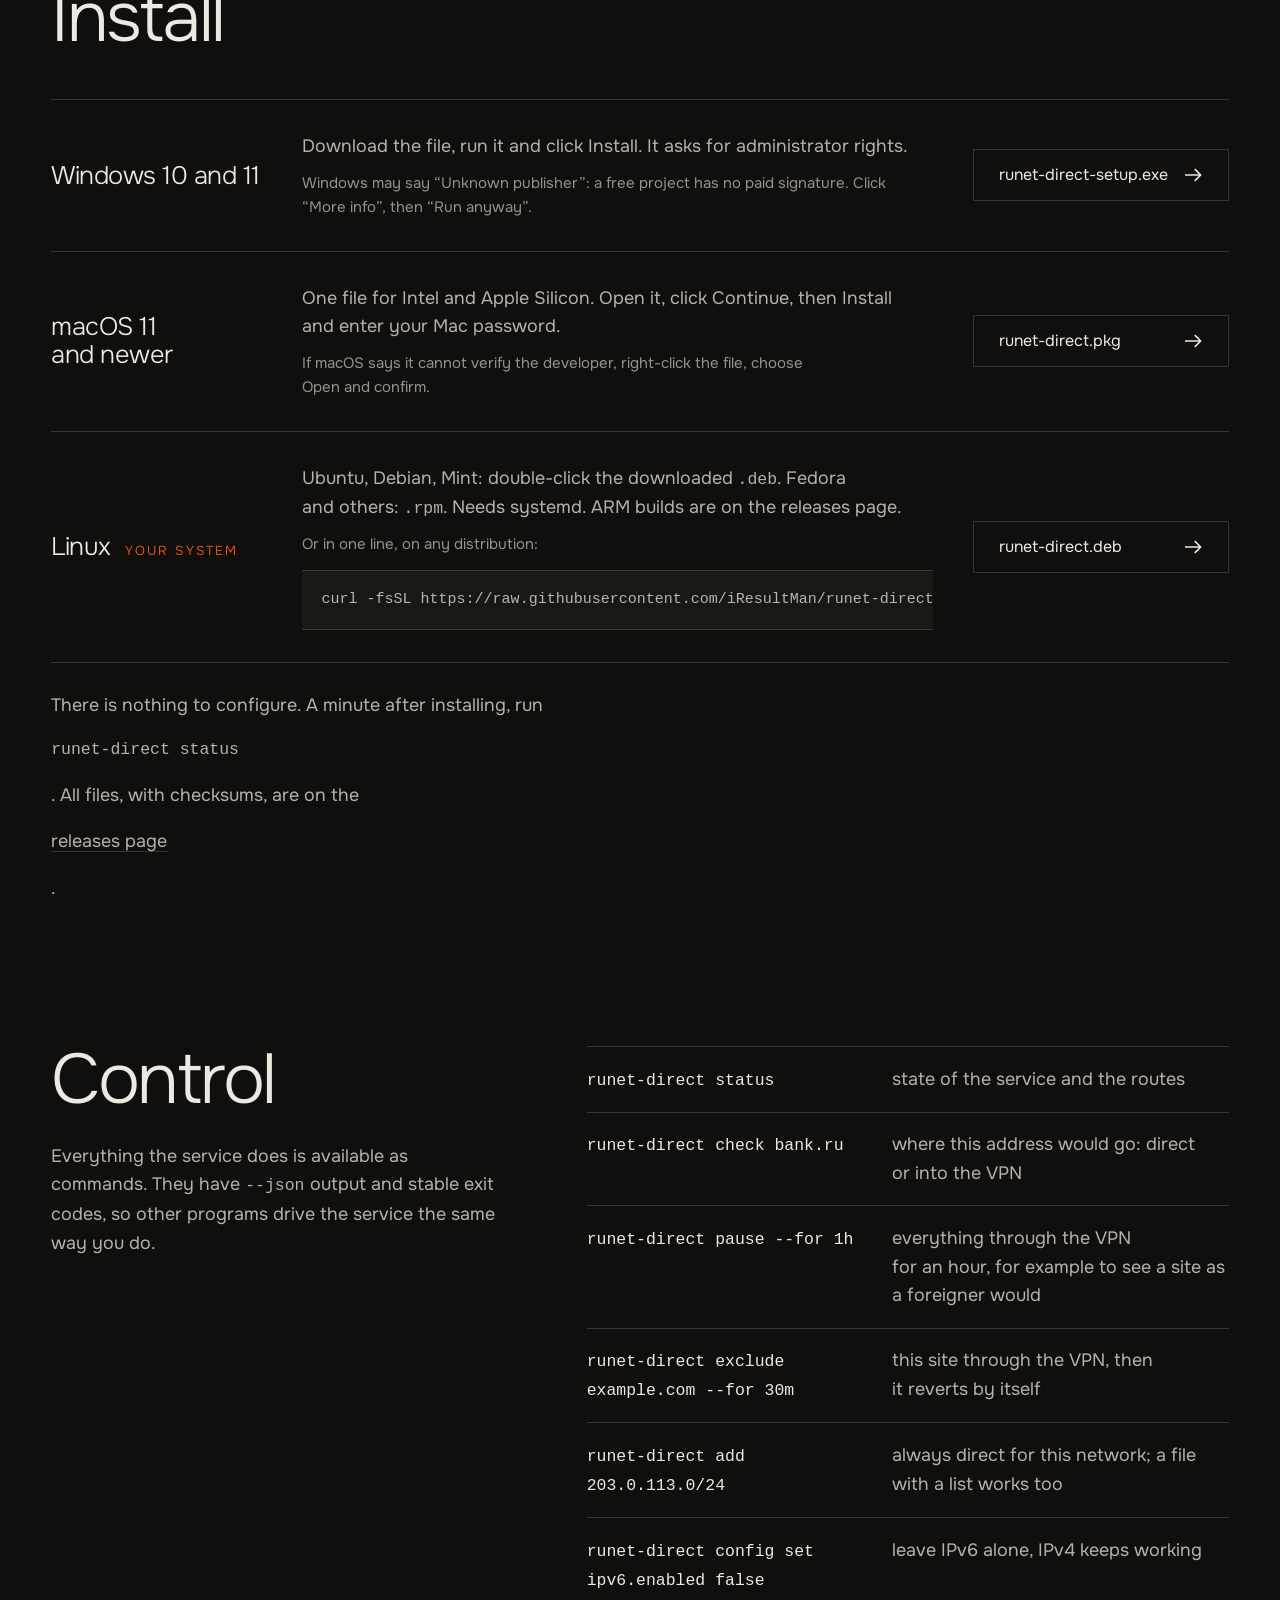
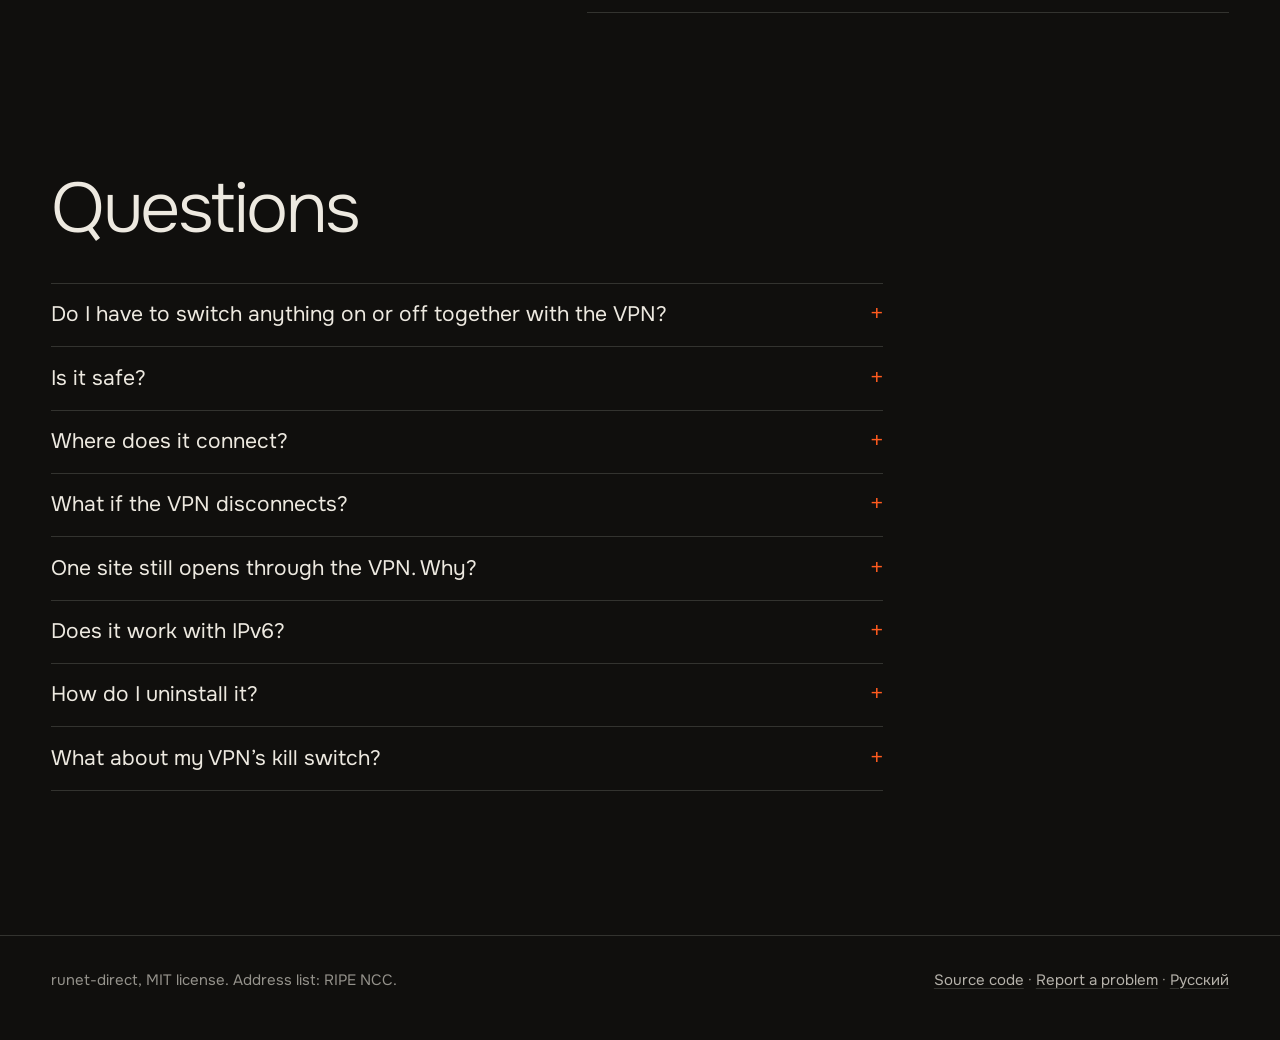
==== commit ccc59a5c: "Lead with the real benefit: keep the VPN on all the time The page, README, installer text, preview i" ====
--- a/docs/site/en/index.html
+++ b/docs/site/en/index.html
@@ -3,8 +3,8 @@
 <head>
 <meta charset="utf-8">
 <meta name="viewport" content="width=device-width, initial-scale=1">
-<title>runet-direct — Russian sites outside your VPN</title>
-<meta name="description" content="Russian banks, government portals, marketplaces and mail open directly; everything else keeps using your VPN. Works with any VPN. Windows, macOS, Linux. Free and open source.">
+<title>runet-direct — keep your VPN on, Russian sites still work</title>
+<meta name="description" content="Turn the VPN on and forget it: foreign sites go through the VPN, Russian sites go direct. Banks, Gosuslugi and mail just work. Windows, macOS, Linux. Free and open source.">
 <link rel="canonical" href="https://iresultman.github.io/runet-direct/en/">
 <link rel="alternate" hreflang="ru" href="https://iresultman.github.io/runet-direct/">
 <link rel="alternate" hreflang="en" href="https://iresultman.github.io/runet-direct/en/">
@@ -12,8 +12,8 @@
 <link rel="icon" href="../favicon.svg" type="image/svg+xml">
 <meta name="theme-color" content="#100f0d">
 <meta property="og:type" content="website">
-<meta property="og:title" content="runet-direct — Russian sites outside your VPN">
-<meta property="og:description" content="Russian websites open directly, everything else keeps using your VPN. Free, for Windows, macOS and Linux.">
+<meta property="og:title" content="runet-direct — keep your VPN on, Russian sites still work">
+<meta property="og:description" content="Foreign sites go through the VPN, Russian sites go direct. You never switch the VPN off. Free, for Windows, macOS and Linux.">
 <meta property="og:url" content="https://iresultman.github.io/runet-direct/en/">
 <meta property="og:image" content="https://iresultman.github.io/runet-direct/og.png">
 <meta property="og:locale" content="en_US">
@@ -59,8 +59,8 @@
   </div>
 
   <div class="hero__copy">
-    <h1 id="top-title" class="rise" style="--d:420ms">runet-direct<br>Russian sites, no VPN</h1>
-    <p class="lead rise" style="--d:900ms">Russian banks, government portals and mail open directly. Everything else goes through your VPN, whichever VPN it is.</p>
+    <h1 id="top-title" class="rise" style="--d:420ms">runet-direct<br>VPN always on</h1>
+    <p class="lead rise" style="--d:900ms">Foreign sites go through the VPN, Russian sites go direct. Banks, Gosuslugi and mail open by themselves, no need to switch the VPN off.</p>
     <div class="cta rise" style="--d:1040ms">
       <a id="cta" class="btn btn--fill" href="#install"
          data-label-windows="Download for Windows" data-href-windows="https://github.com/iResultMan/runet-direct/releases/latest/download/runet-direct-setup-x86_64.exe"
@@ -75,6 +75,23 @@
       </a>
       <span class="note">Free, open source, 1.4 MB</span>
     </div>
+  </div>
+</section>
+
+<section id="why" aria-labelledby="why-title">
+  <div class="split">
+    <div>
+      <h2 id="why-title" class="rise">No more switching the VPN</h2>
+      <div class="prose rise" style="--d:100ms">
+        <p>Normally you have to choose. With the VPN on, banks and Gosuslugi do not open or ask for extra verification. With the VPN off, foreign sites stop working. So you switch it back and forth and try to remember what is on right now.</p>
+        <p>With runet-direct the VPN is always on. The service splits the traffic by itself: Russian addresses go direct, everything else goes through the VPN.</p>
+      </div>
+    </div>
+    <dl class="facts rise" style="--d:200ms;margin-top:0">
+      <div><dt>Banks, Gosuslugi, mail</dt><dd>They open at once, as on a plain connection. No need to turn the VPN off.</dd></div>
+      <div><dt>Foreign sites</dt><dd>They use the VPN all the time, not only until you switch it off for a bank.</dd></div>
+      <div><dt>What you do</dt><dd>Nothing. No switching the VPN, no remembering whether it is on.</dd></div>
+    </dl>
   </div>
 </section>
 
@@ -183,6 +200,8 @@
 <section id="faq" aria-labelledby="faq-title">
   <h2 id="faq-title" class="rise">Questions</h2>
   <div class="faq rise" style="--d:100ms">
+    <details><summary>Do I have to switch anything on or off together with the VPN?</summary><div>
+      <p>No. The service runs all the time and does not depend on whether the VPN is on at that moment. Turn the VPN on once and forget it: Russian sites go direct, the rest goes through it.</p></div></details>
     <details><summary>Is it safe?</summary><div>
       <p>The program does not read or intercept traffic. It only adds routes to the system table and removes them when you uninstall it. The code is open under the MIT license. Release files carry checksums and a build-provenance attestation.</p></div></details>
     <details><summary>Where does it connect?</summary><div>
--- a/docs/site/style.css
+++ b/docs/site/style.css
@@ -132,7 +132,7 @@
 
 .hero__copy { display: grid; gap: 1.75rem; padding-top: clamp(1rem, 3svh, 2rem); }
 .hero__copy h1 { margin-left: -0.04em; }
-.lead { max-width: 36rem; font-size: clamp(1.0625rem, 1rem + 0.45vw, 1.375rem); line-height: 1.5; color: var(--color-text-2); }
+.lead { text-wrap: balance; max-width: 36rem; font-size: clamp(1.0625rem, 1rem + 0.45vw, 1.375rem); line-height: 1.5; color: var(--color-text-2); }
 .cta { display: flex; flex-wrap: wrap; align-items: center; gap: 1rem 1.5rem; }
 
 /* ---------- sections: no cards, no icons ---------- */
@@ -194,6 +194,12 @@
 .js .draw::before { transform: scaleX(0); transition: transform 1100ms var(--ease) 500ms; }
 .js .draw.in::before { transform: scaleX(1); }
 
+@media (max-height: 720px) and (min-width: 861px) {
+  .hero__copy { gap: 1rem; padding-top: 0.5rem; }
+  h1 { font-size: clamp(2.2rem, min(7vw, 11svh), 6rem); }
+  .lanes { row-gap: 1rem; }
+  .lead { font-size: 1rem; }
+}
 @media (max-width: 860px) {
   .split, .cmds div, .facts div { grid-template-columns: 1fr; gap: 0.5rem; }
   .split { gap: 2rem; }
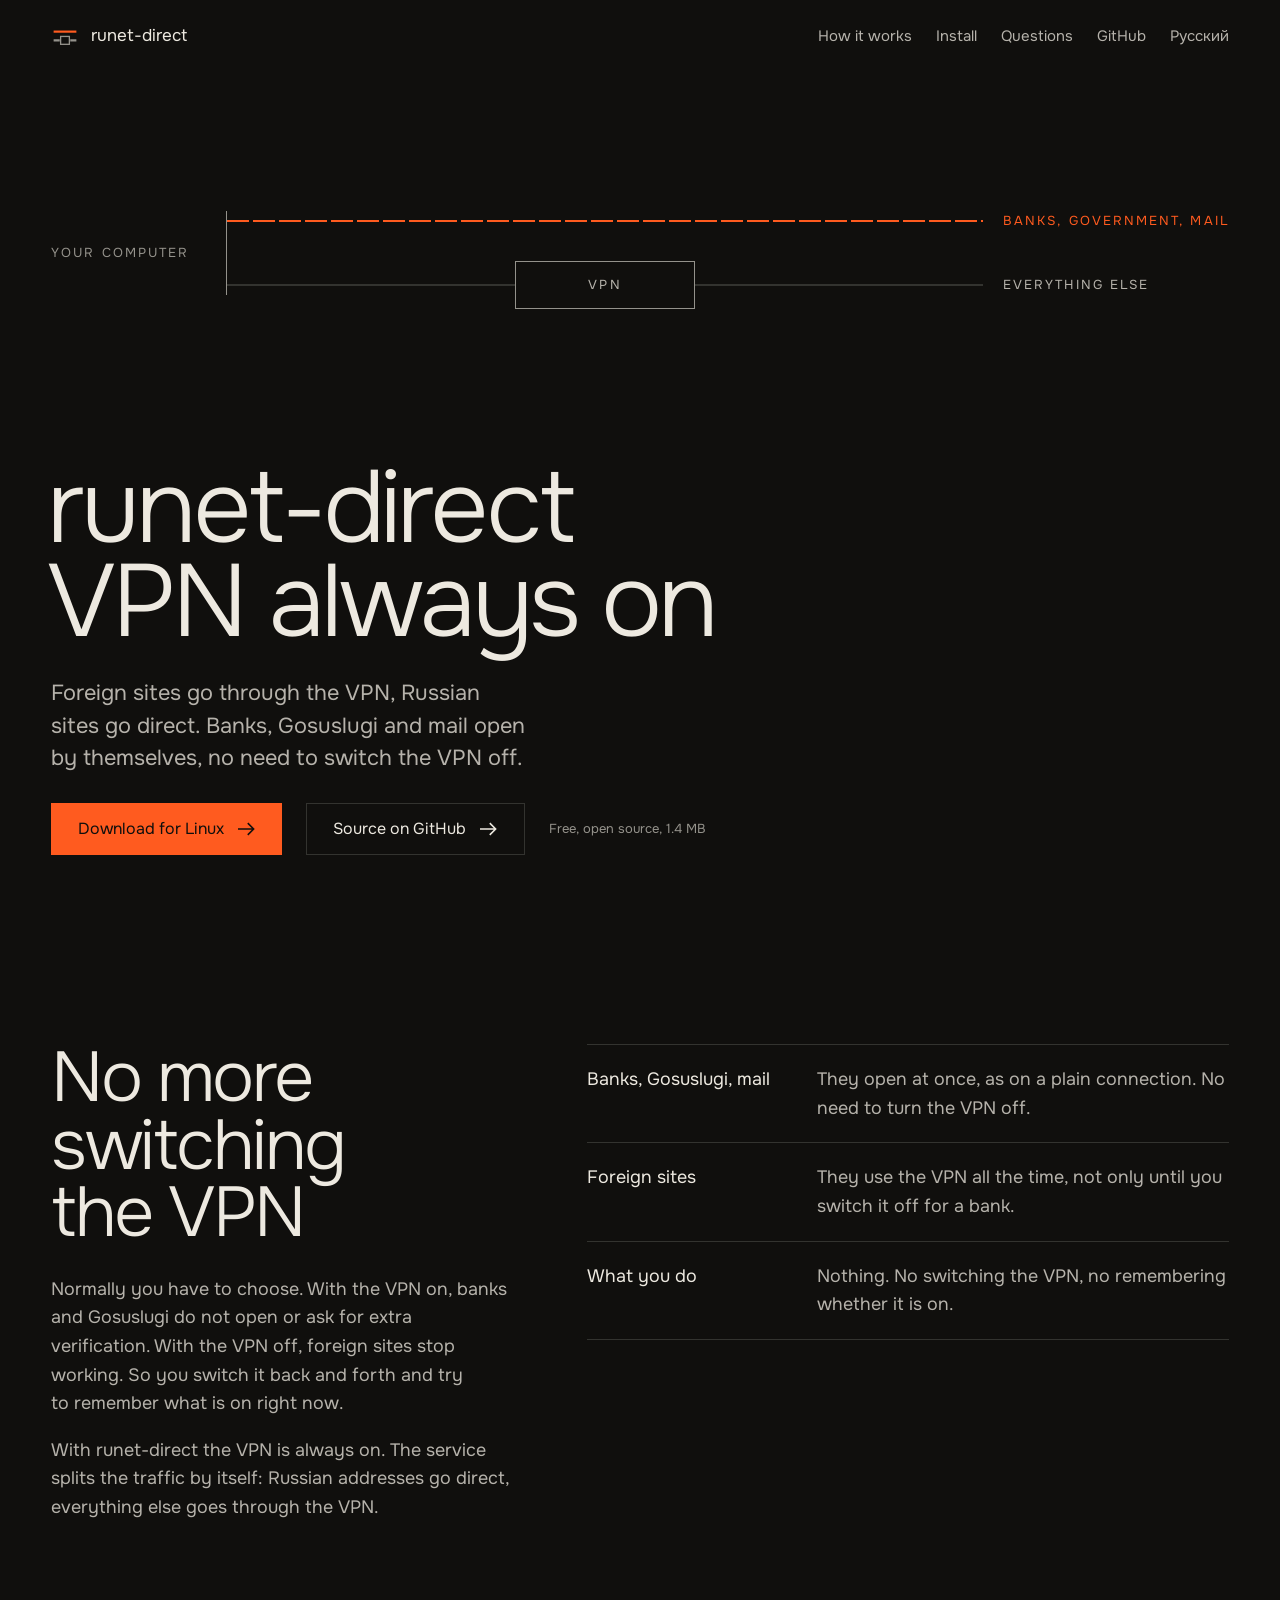
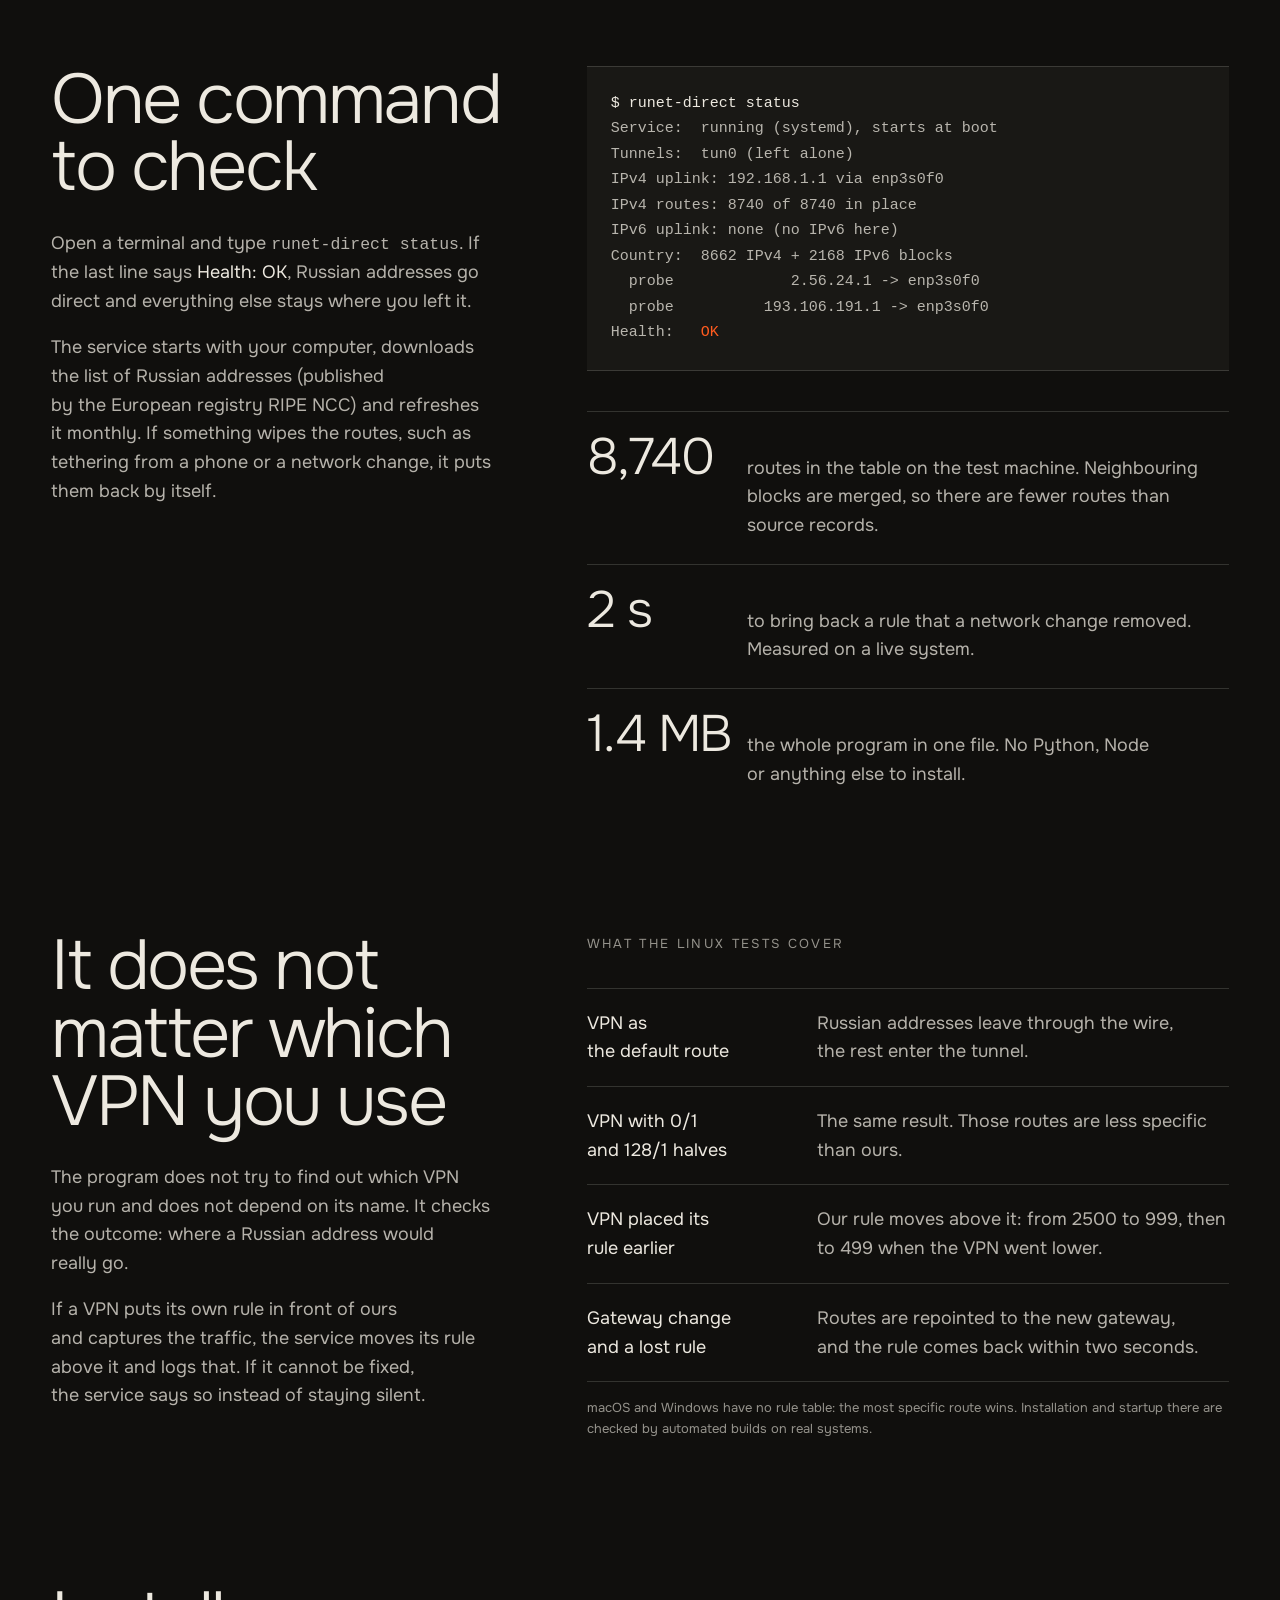
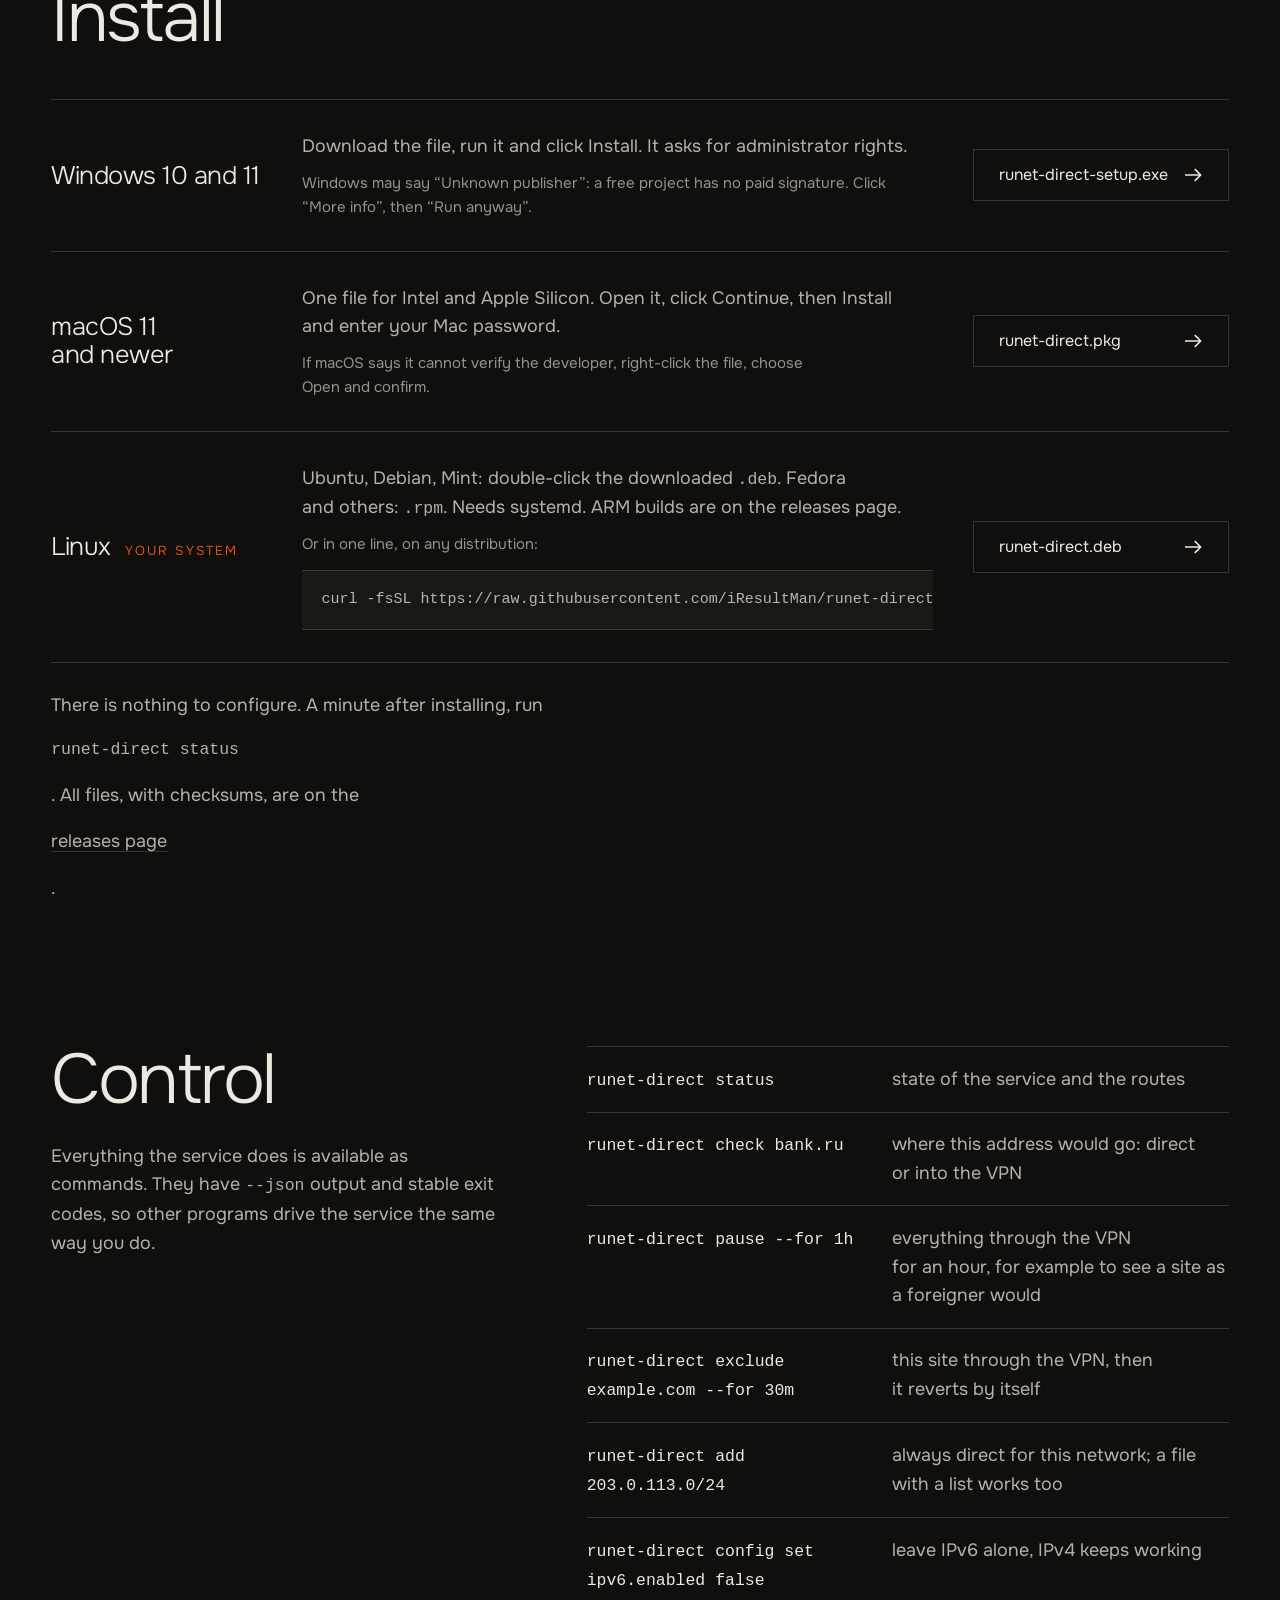
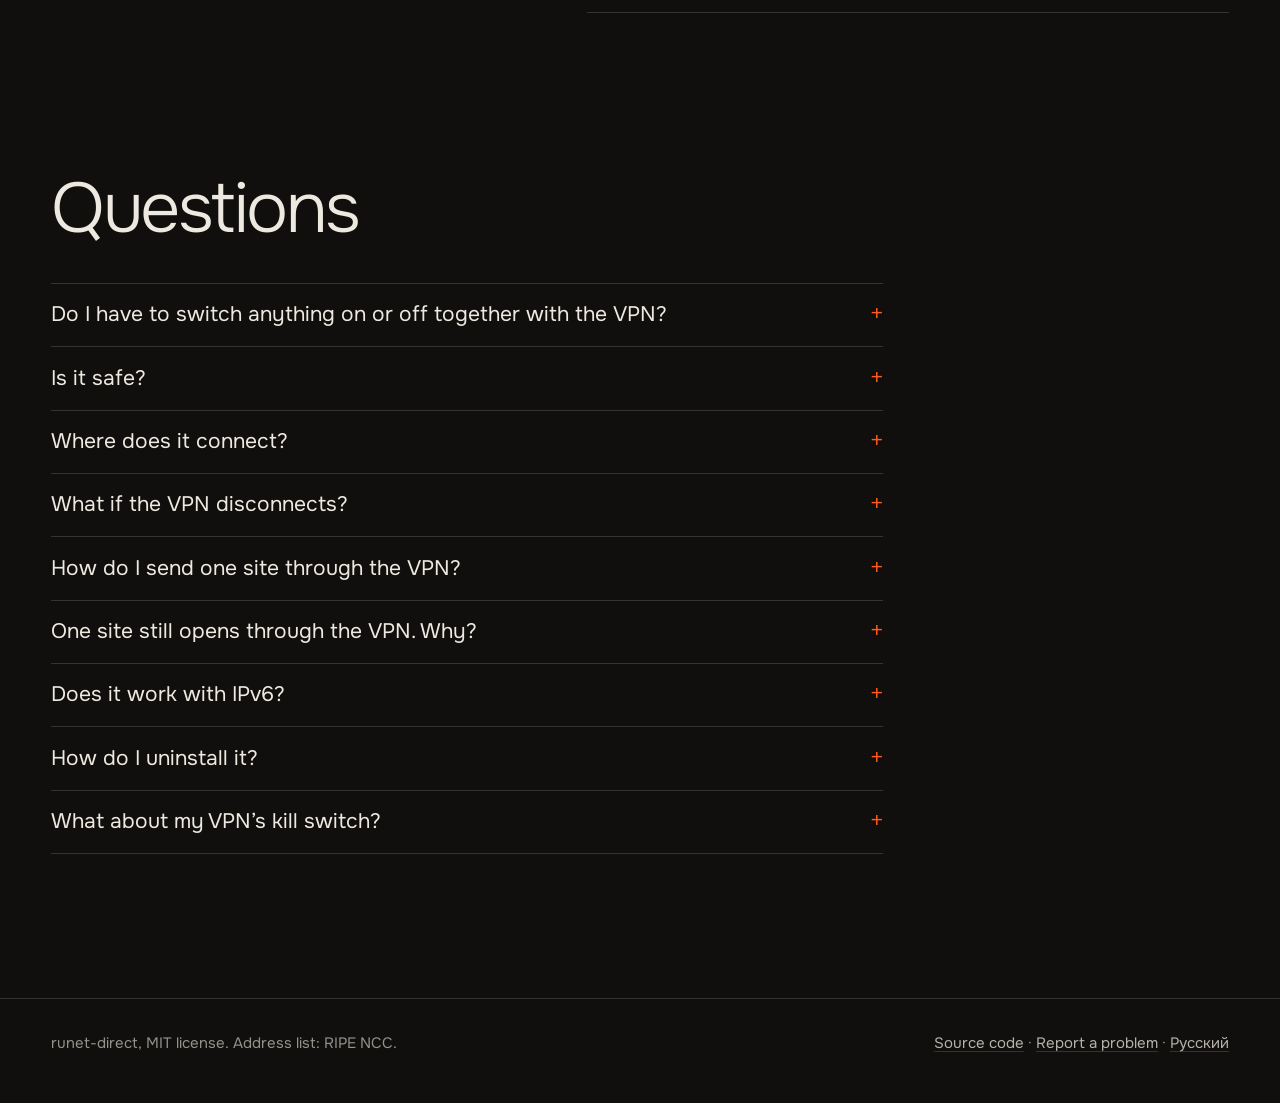
==== commit 84829380: "Accept a pasted link wherever a site is expected add, exclude, remove and check now reduce https://u" ====
--- a/docs/site/en/index.html
+++ b/docs/site/en/index.html
@@ -208,8 +208,11 @@
       <p>Once a month it downloads the address list from RIPE NCC. Nowhere else. No telemetry, no account.</p></div></details>
     <details><summary>What if the VPN disconnects?</summary><div>
       <p>Russian addresses keep going direct; everything else behaves the way your system is set up. The service does not need the VPN.</p></div></details>
+    <details><summary>How do I send one site through the VPN?</summary><div>
+      <p>Paste the link straight from the browser: <code>sudo runet-direct exclude https://site.ru/any-page</code>. You do not need to know any address ranges: the program takes the addresses the site name points to right now and refreshes them every few hours. To undo: <code>sudo runet-direct remove site.ru</code>. For a limited time: add <code>--for 1h</code>.</p>
+      <p>If a site has very many addresses (it sits behind a delivery network), it may not work for all of them at once: check with <code>runet-direct check site.ru</code>.</p></div></details>
     <details><summary>One site still opens through the VPN. Why?</summary><div>
-      <p>The list is built from Russian address blocks. A site behind a foreign delivery network is not in it. Add it by hand: <code>runet-direct add site-name.ru</code>. Verify with <code>runet-direct check site-name.ru</code>.</p></div></details>
+      <p>The list is built from Russian address blocks. A site behind a foreign delivery network is not in it. Add it by hand; pasting a link works: <code>sudo runet-direct add https://site-name.ru</code>. Verify with <code>runet-direct check site-name.ru</code>.</p></div></details>
     <details><summary>Does it work with IPv6?</summary><div>
       <p>Yes. IPv4 and IPv6 are switched separately. If you have no IPv6, the service simply skips it.</p></div></details>
     <details><summary>How do I uninstall it?</summary><div>
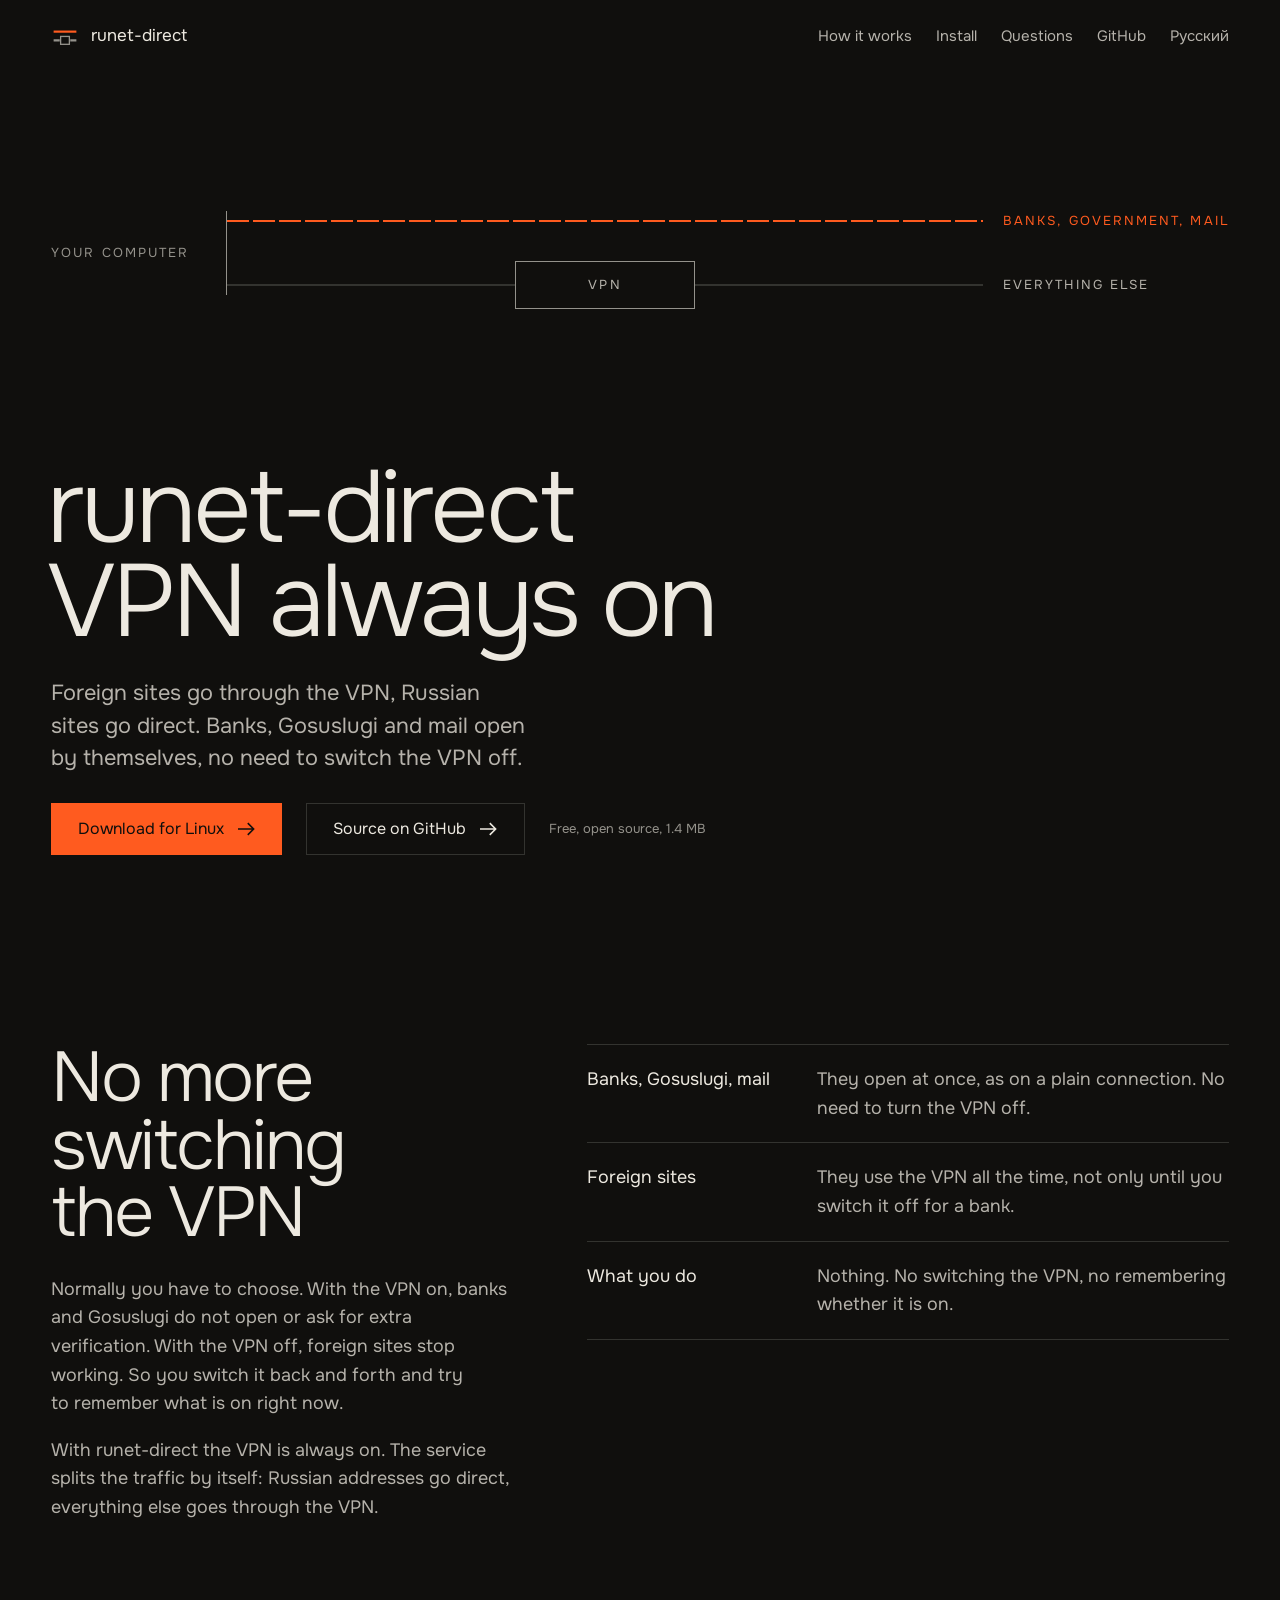
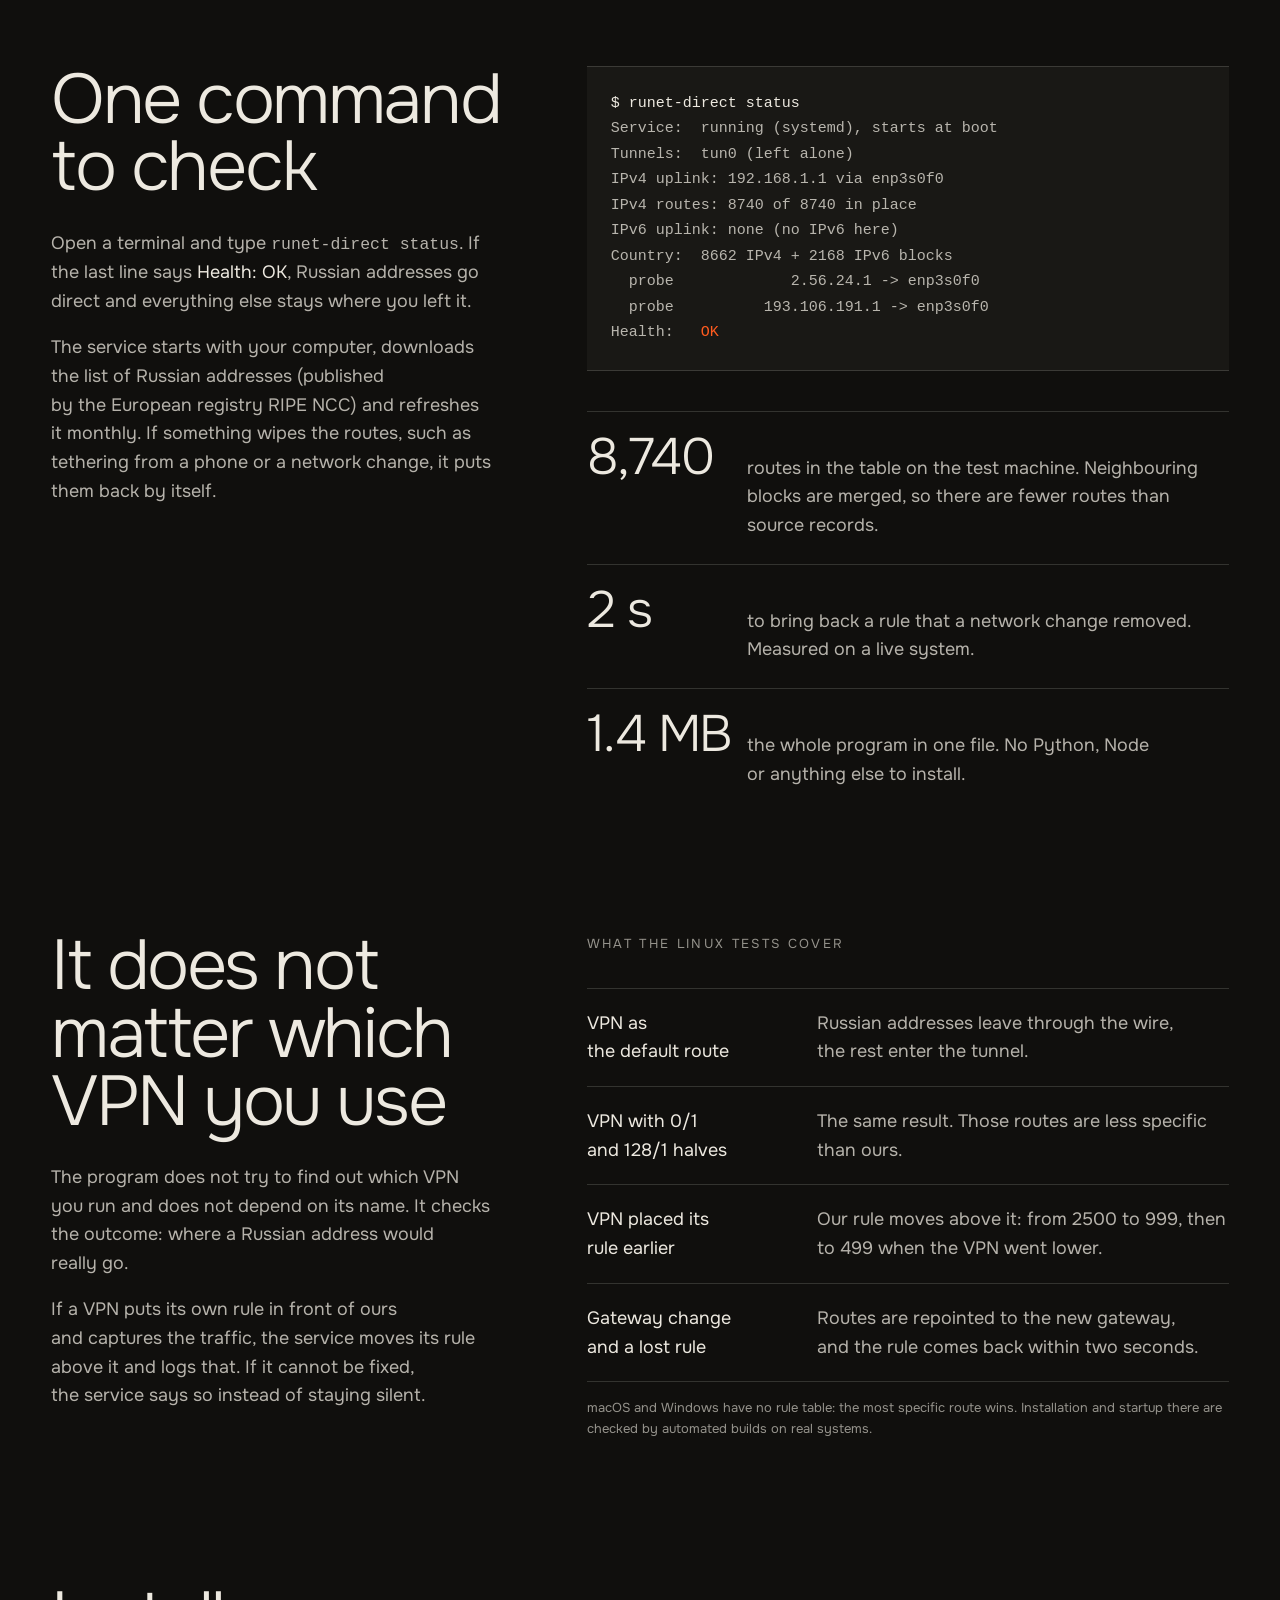
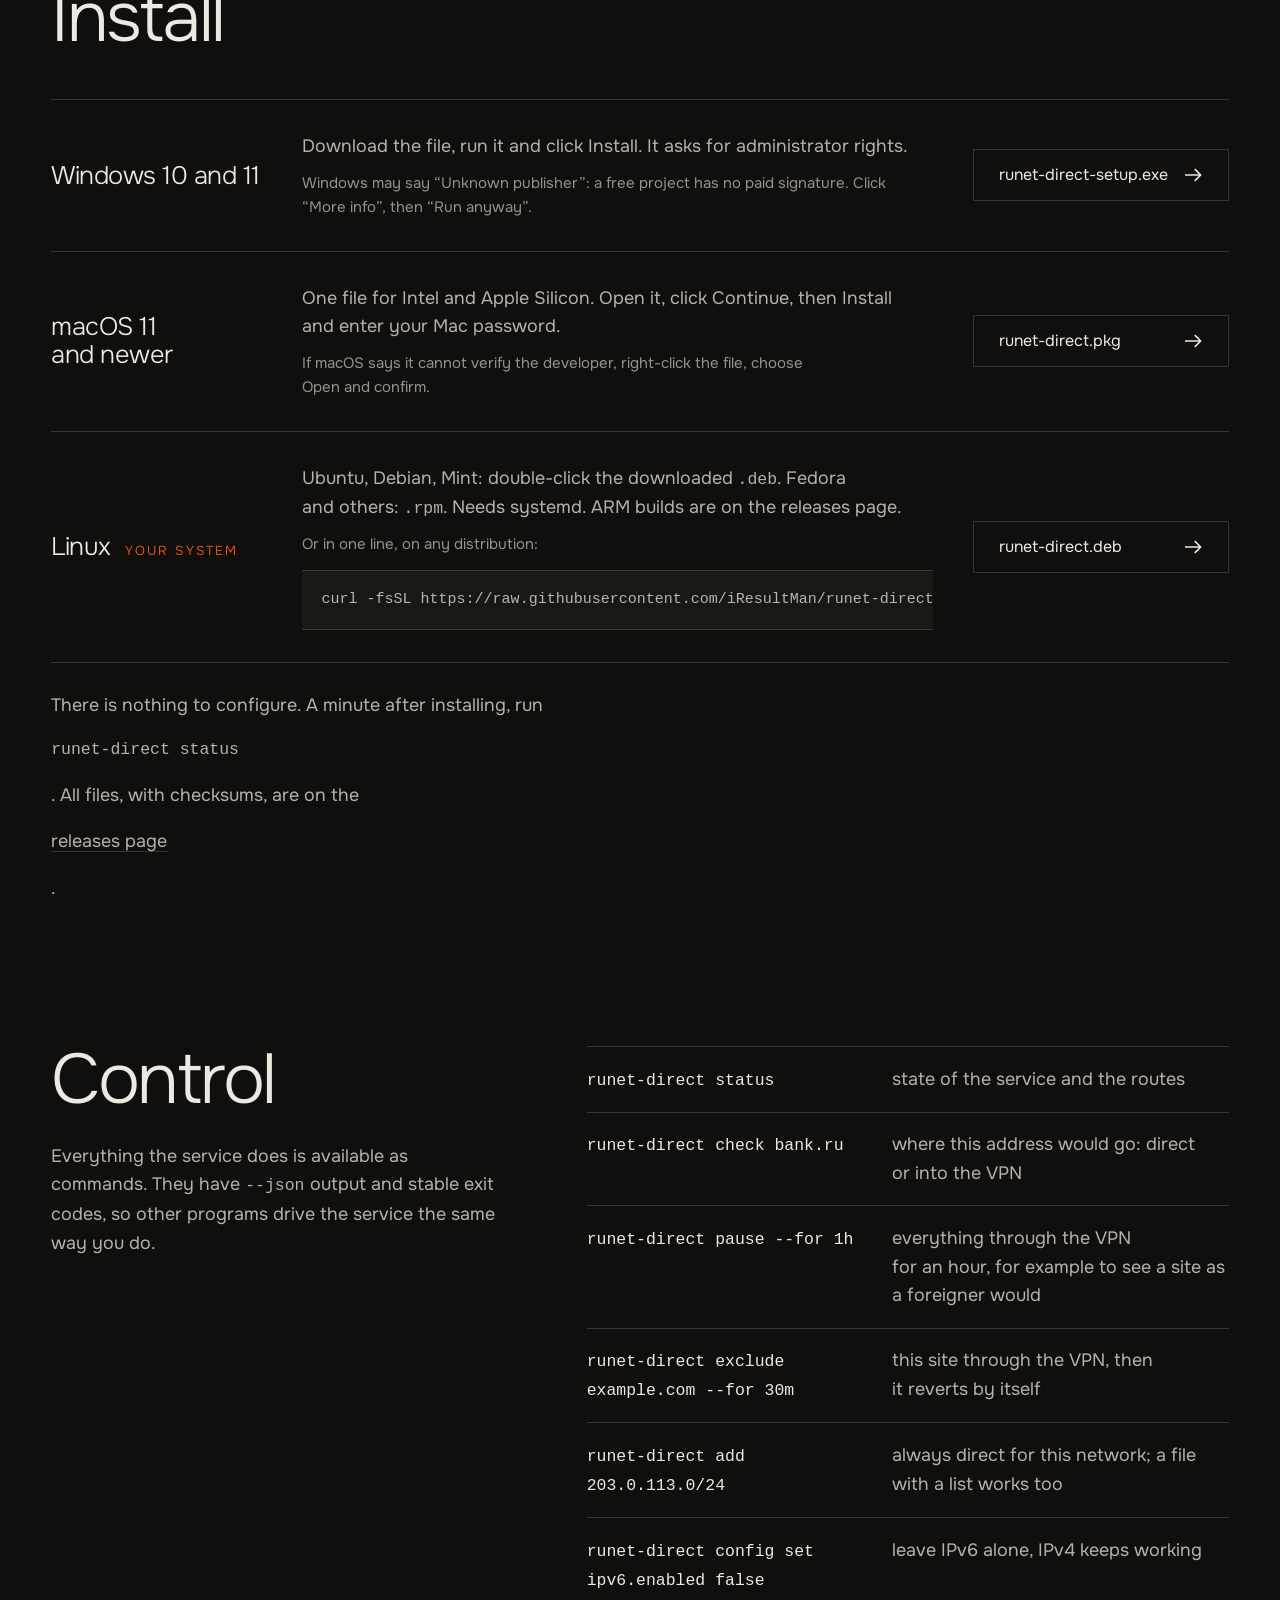
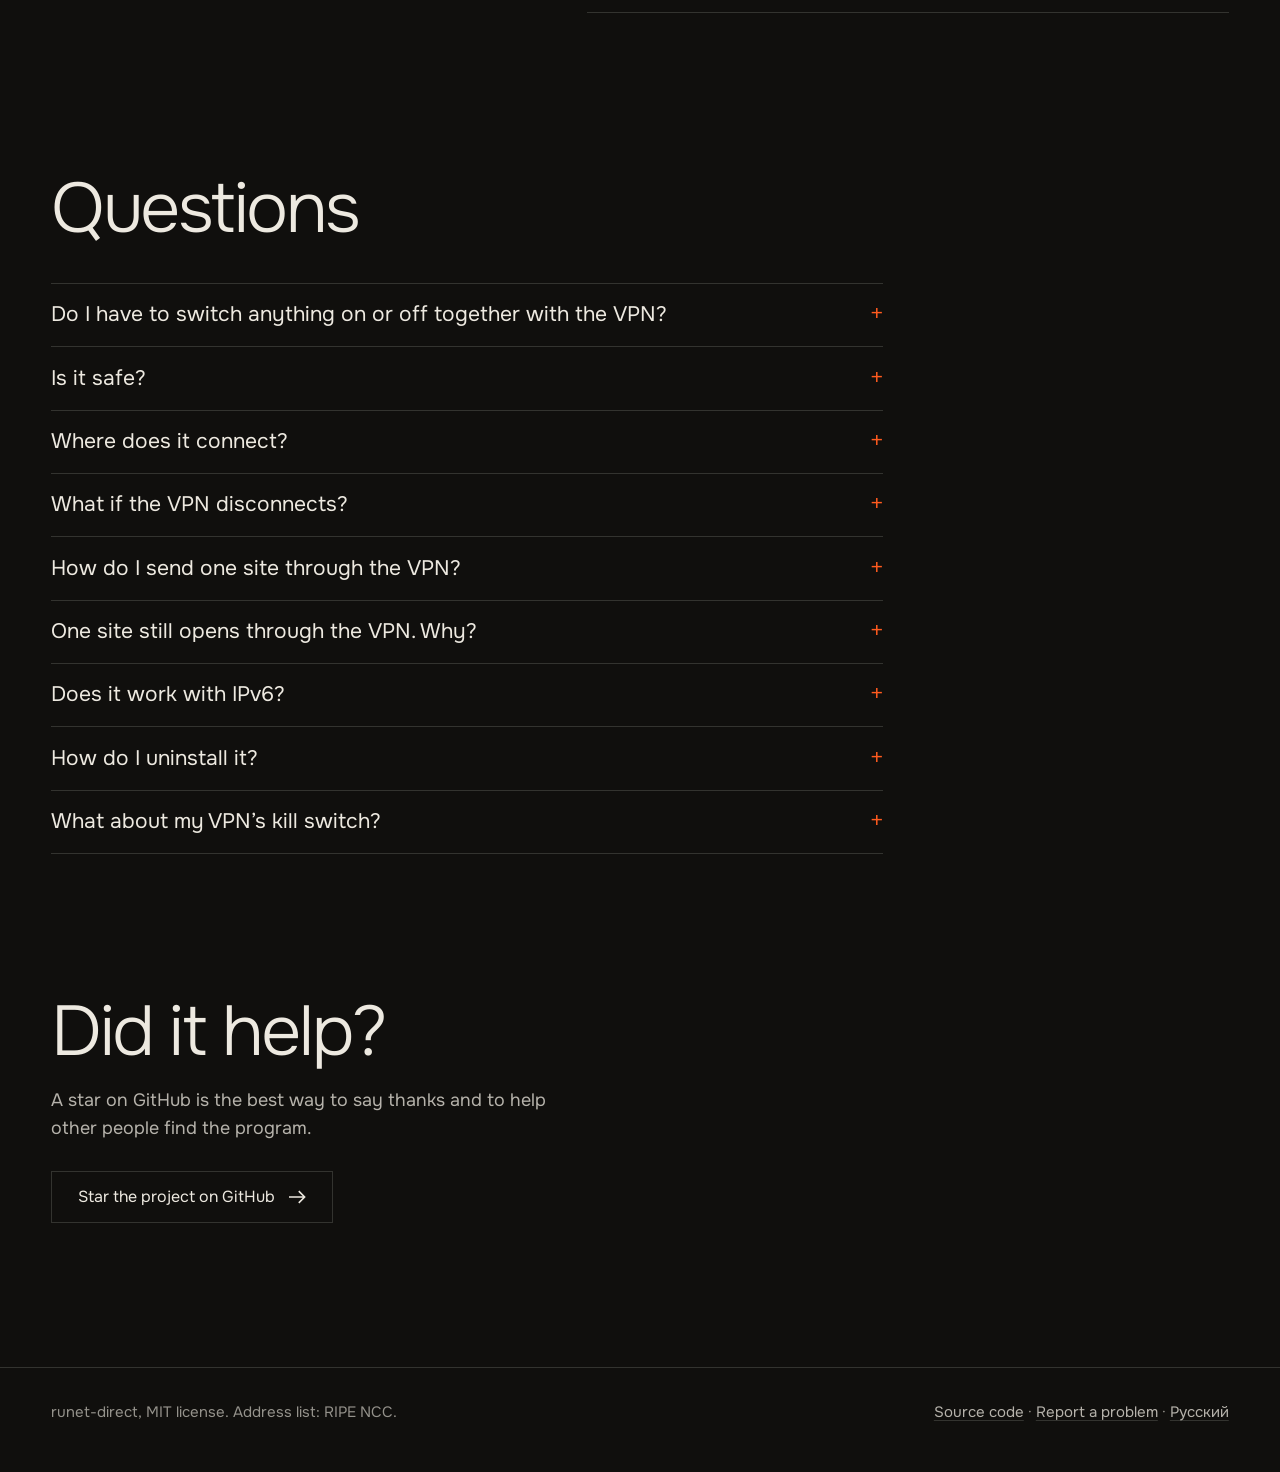
==== commit 97dfedac: "Masks for site names, www pairing, and a gentle ask for a star - site.ru and www.site.ru always go t" ====
--- a/docs/site/en/index.html
+++ b/docs/site/en/index.html
@@ -210,6 +210,7 @@
       <p>Russian addresses keep going direct; everything else behaves the way your system is set up. The service does not need the VPN.</p></div></details>
     <details><summary>How do I send one site through the VPN?</summary><div>
       <p>Paste the link straight from the browser: <code>sudo runet-direct exclude https://site.ru/any-page</code>. You do not need to know any address ranges: the program takes the addresses the site name points to right now and refreshes them every few hours. To undo: <code>sudo runet-direct remove site.ru</code>. For a limited time: add <code>--for 1h</code>.</p>
+      <p>A name with and without <code>www</code> behaves the same. For a site with its subdomains: <code>sudo runet-direct exclude '*.site.ru'</code> (quoted; without quotes you can write <code>.site.ru</code>). The mask checks the site itself and the most common subdomains (api, m, static, cdn, lk, login and more); add any other subdomain by its own name.</p>
       <p>If a site has very many addresses (it sits behind a delivery network), it may not work for all of them at once: check with <code>runet-direct check site.ru</code>.</p></div></details>
     <details><summary>One site still opens through the VPN. Why?</summary><div>
       <p>The list is built from Russian address blocks. A site behind a foreign delivery network is not in it. Add it by hand; pasting a link works: <code>sudo runet-direct add https://site-name.ru</code>. Verify with <code>runet-direct check site-name.ru</code>.</p></div></details>
@@ -222,6 +223,14 @@
   </div>
 </section>
 
+<section id="thanks" aria-labelledby="thanks-title">
+  <h2 id="thanks-title" class="rise">Did it help?</h2>
+  <div class="prose rise" style="--d:100ms;margin-top:1.25rem">
+    <p>A star on GitHub is the best way to say thanks and to help other people find the program.</p>
+  </div>
+  <p class="rise" style="--d:200ms;margin-top:1.75rem"><a class="btn" href="https://github.com/iResultMan/runet-direct"><span>Star the project on GitHub</span><svg class="arrow" viewBox="0 0 18 16" aria-hidden="true"><path d="M0 8h16M10 2l6 6-6 6" stroke="currentColor" stroke-width="1.6" fill="none"/></svg></a></p>
+</section>
+
 </main>
 <footer>
   <span>runet-direct, MIT license. Address list: RIPE NCC.</span>
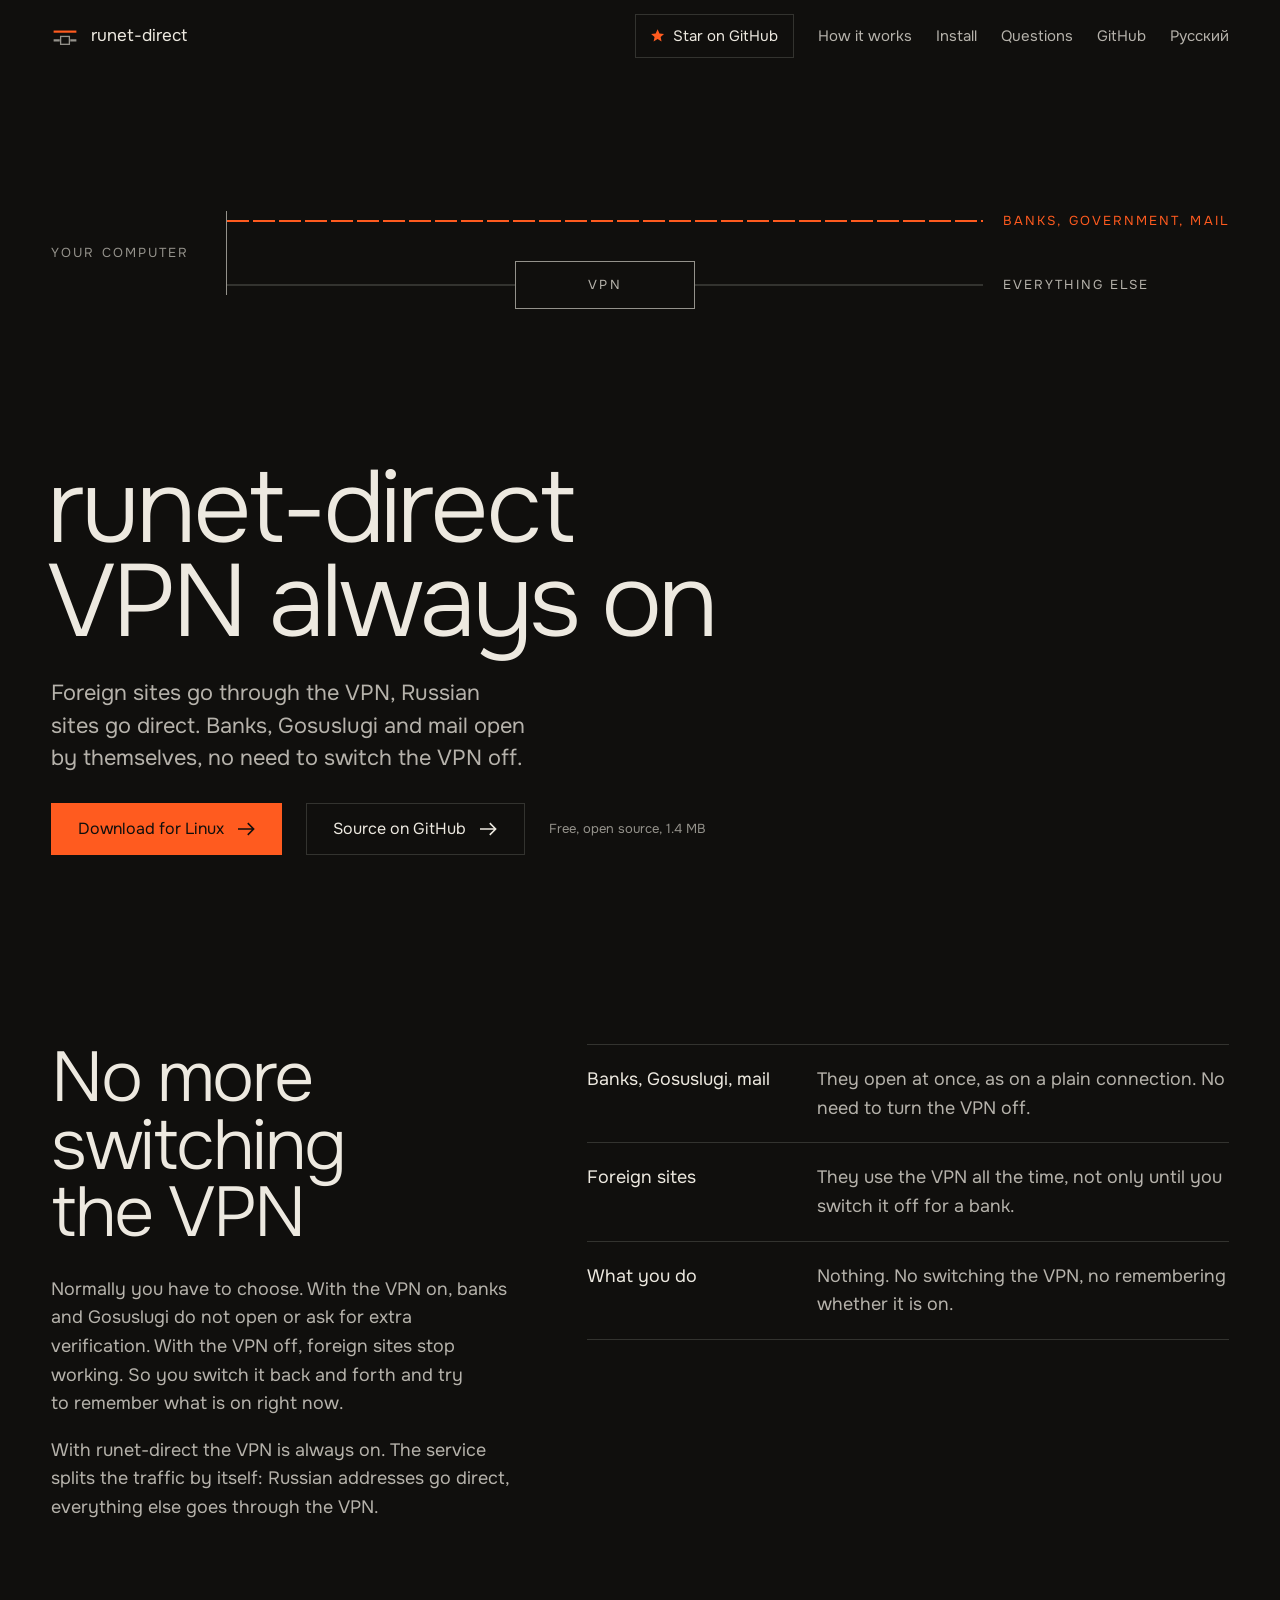
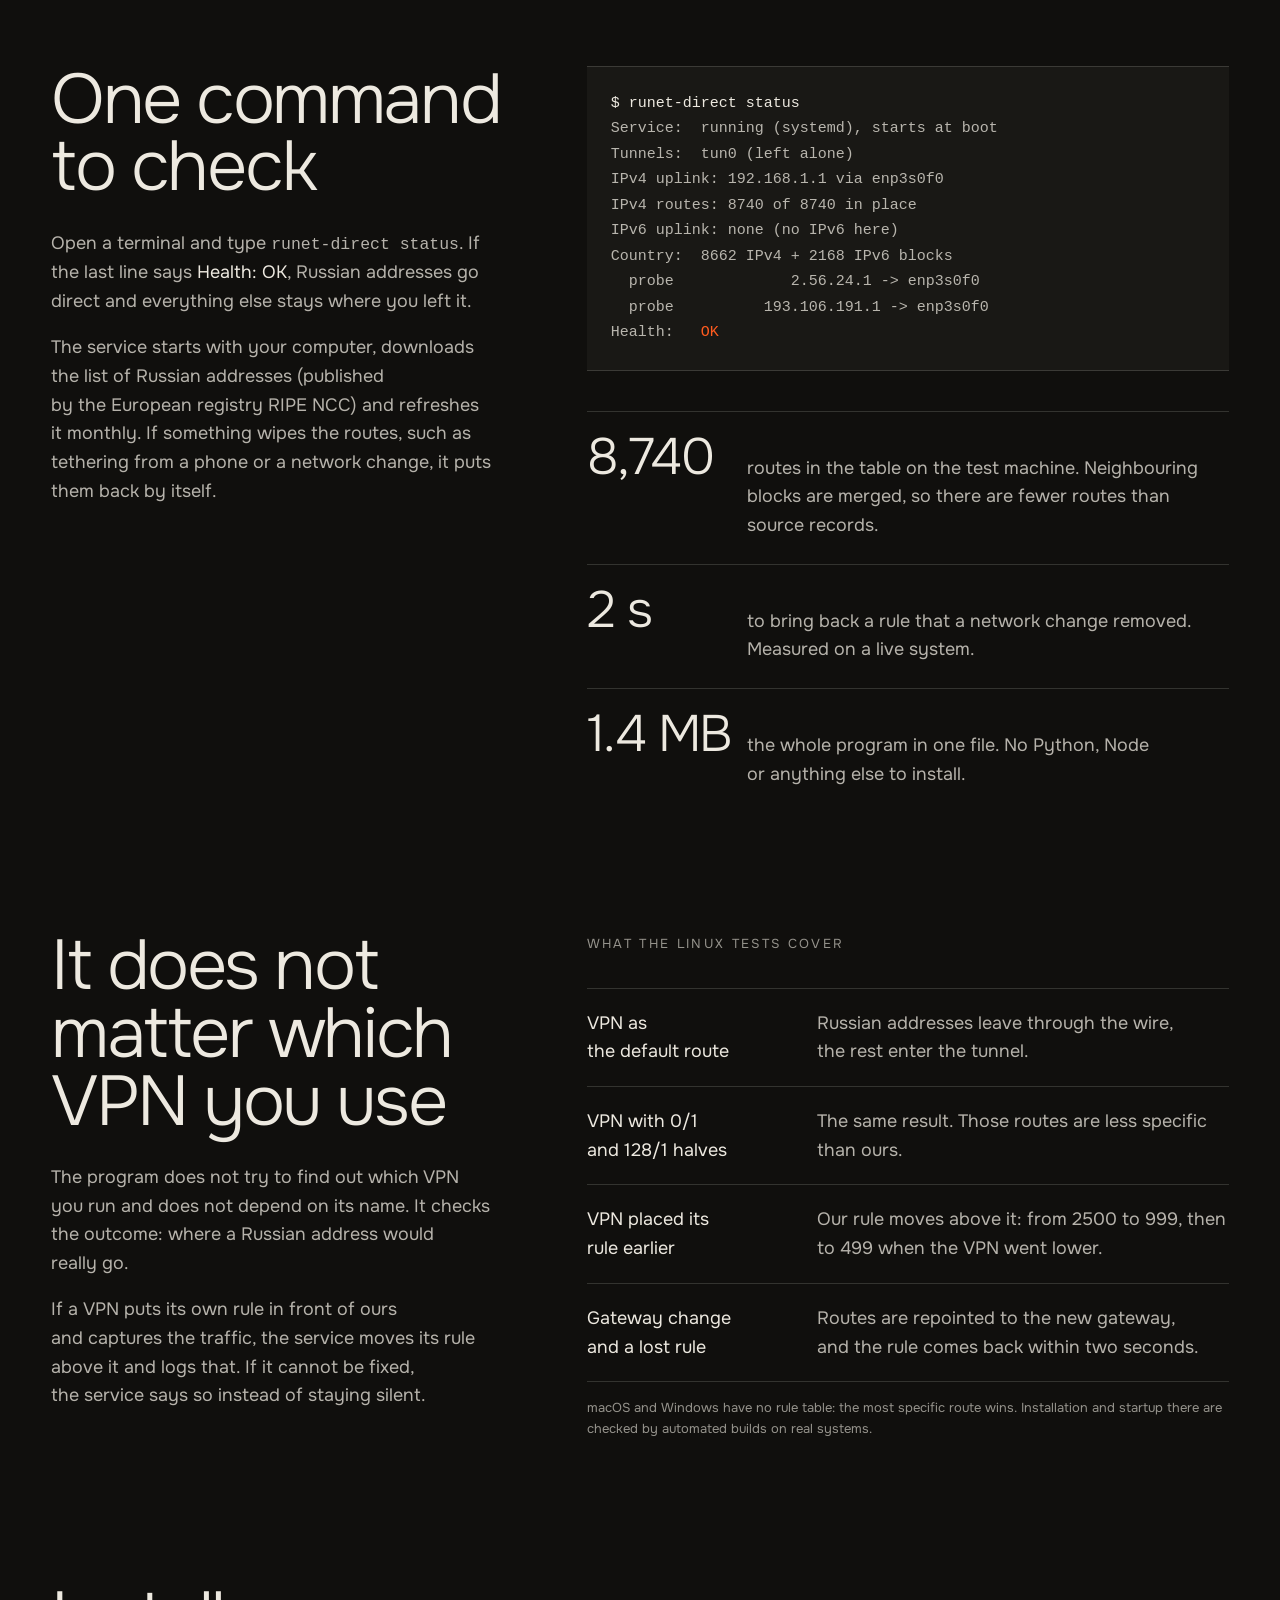
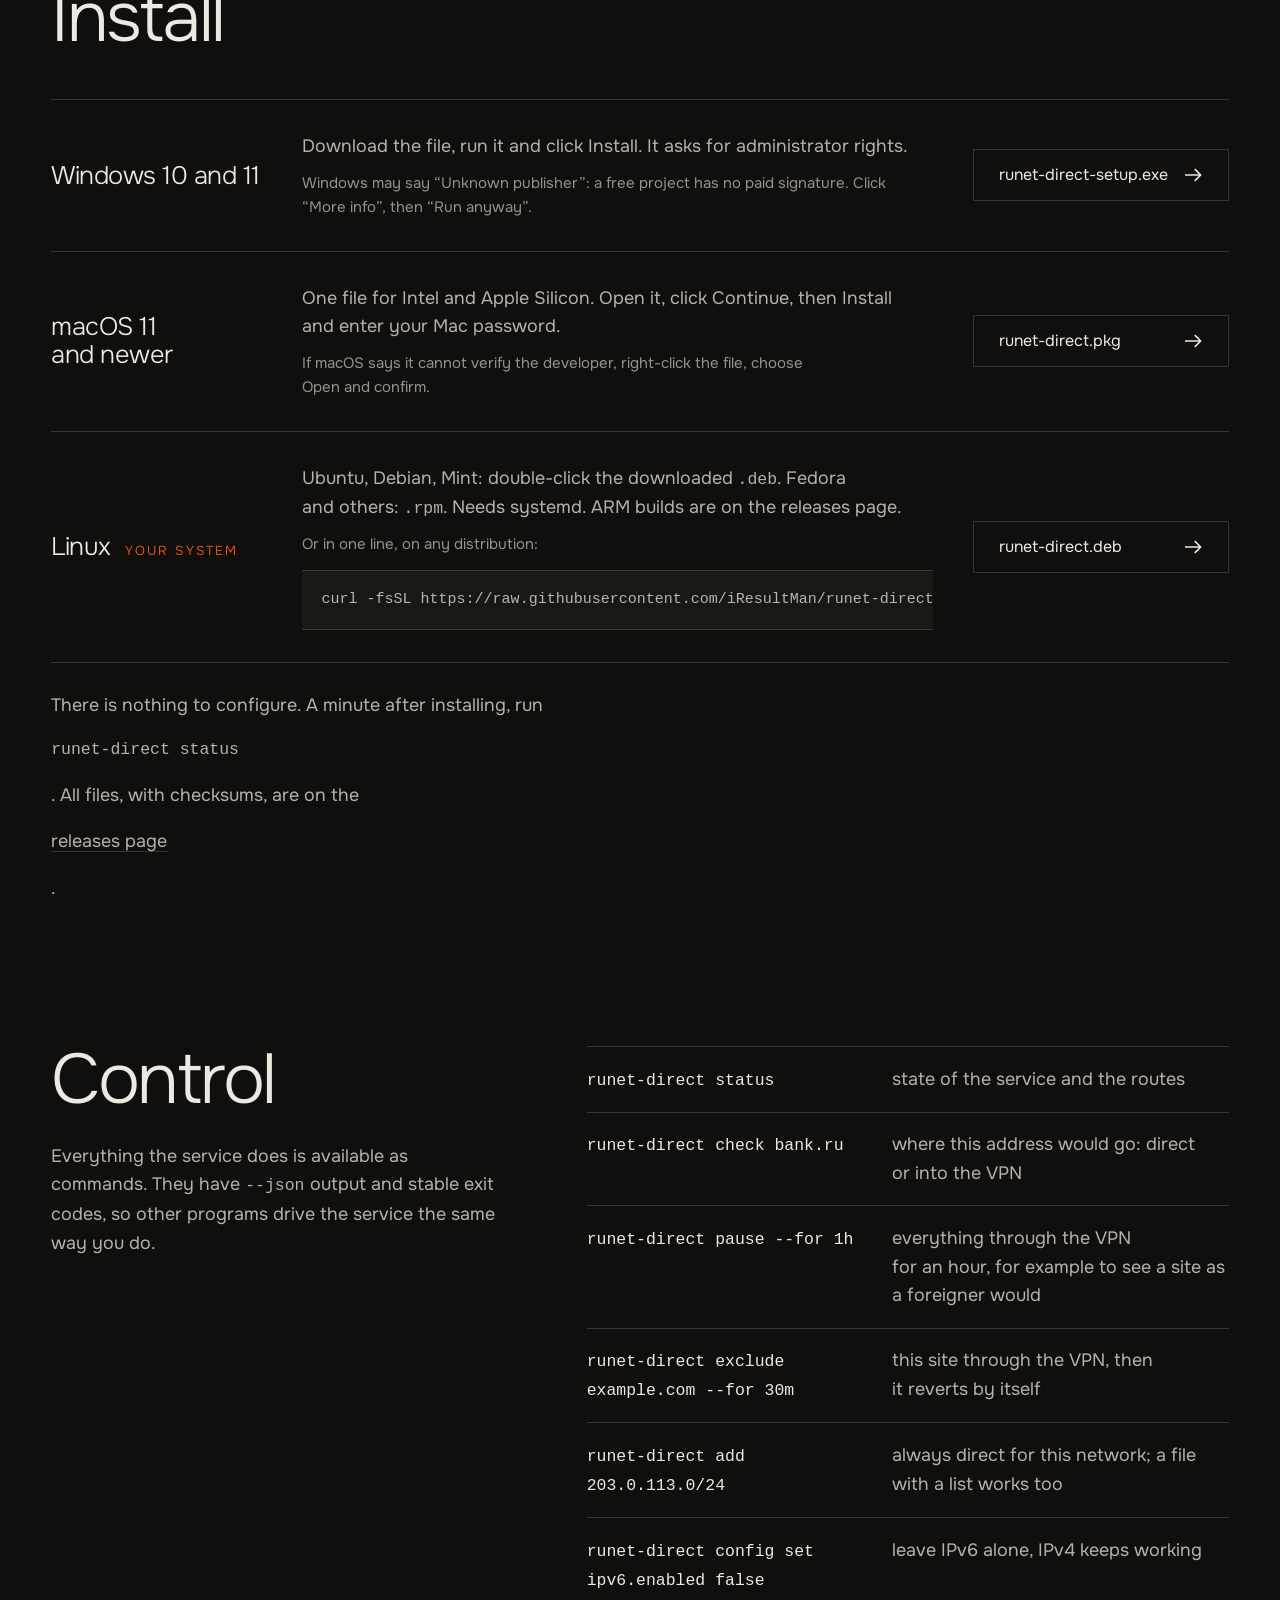
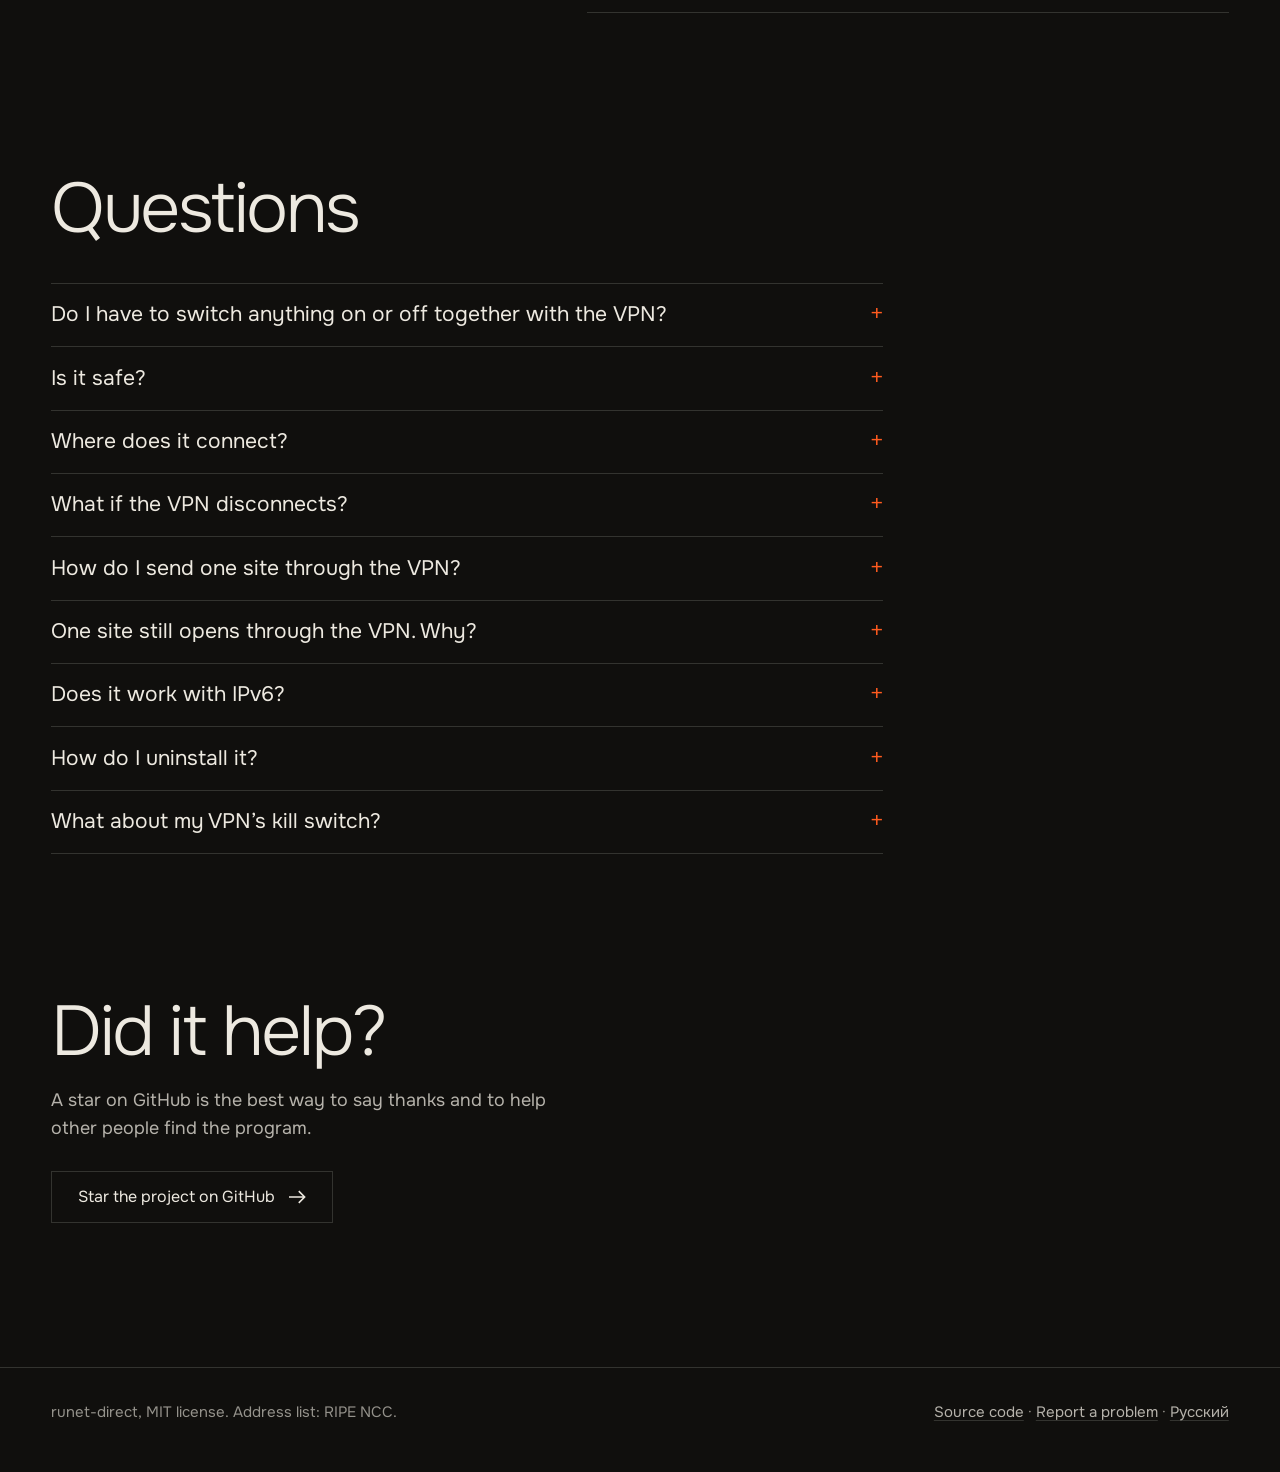
==== commit 1a90e725: "Add `export` for other VPN software; put the star request in the site header `runet-direct export` p" ====
--- a/docs/site/en/index.html
+++ b/docs/site/en/index.html
@@ -37,6 +37,7 @@
       runet-direct
     </a>
     <nav class="nav" aria-label="Sections">
+      <a class="star" href="https://github.com/iResultMan/runet-direct"><svg viewBox="0 0 16 16" aria-hidden="true"><path d="M8 1.3l2 4.4 4.8.5-3.6 3.2 1 4.7L8 11.6l-4.2 2.5 1-4.7L1.2 6.2l4.8-.5z"/></svg><span>Star on GitHub</span></a>
       <a href="#how">How it works</a>
       <a href="#install">Install</a>
       <a href="#faq">Questions</a>
--- a/docs/site/style.css
+++ b/docs/site/style.css
@@ -96,6 +96,9 @@
 .nav { display: flex; flex-wrap: wrap; justify-content: flex-end; gap: 0.25rem 1.5rem; font-size: 0.9375rem; color: var(--color-text-2); }
 .nav a { display: inline-flex; align-items: center; min-height: 2.75rem; text-decoration: none; }
 .nav a:hover { color: var(--color-text); }
+.nav a.star { gap: 0.5rem; padding: 0 0.9rem; border: 1px solid var(--color-line); color: var(--color-text); transition: border-color 500ms var(--ease), color 320ms var(--ease); }
+.nav a.star svg { width: 0.95rem; height: 0.95rem; fill: var(--color-action); }
+.nav a.star:hover, .nav a.star:focus-visible { border-color: var(--color-action); }
 
 /* The mechanism, drawn: two lanes leave the same machine. */
 .lanes {
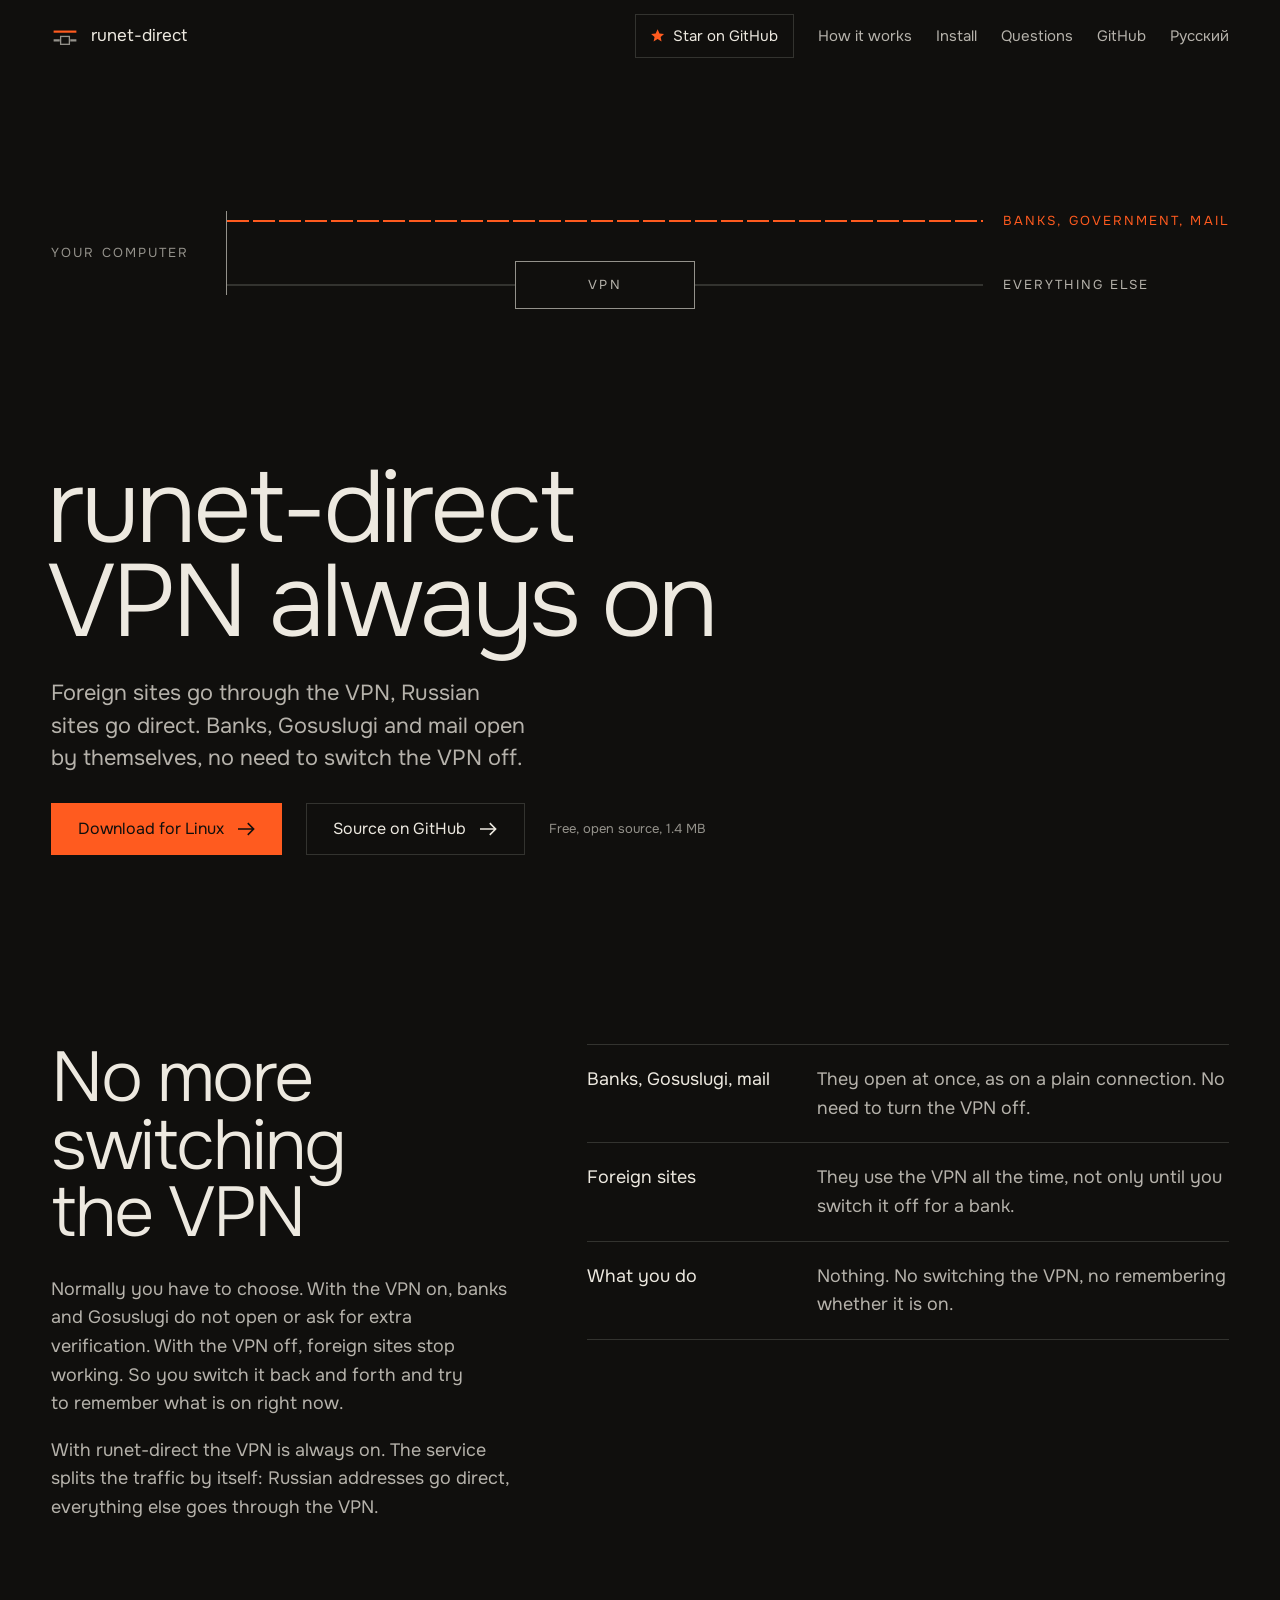
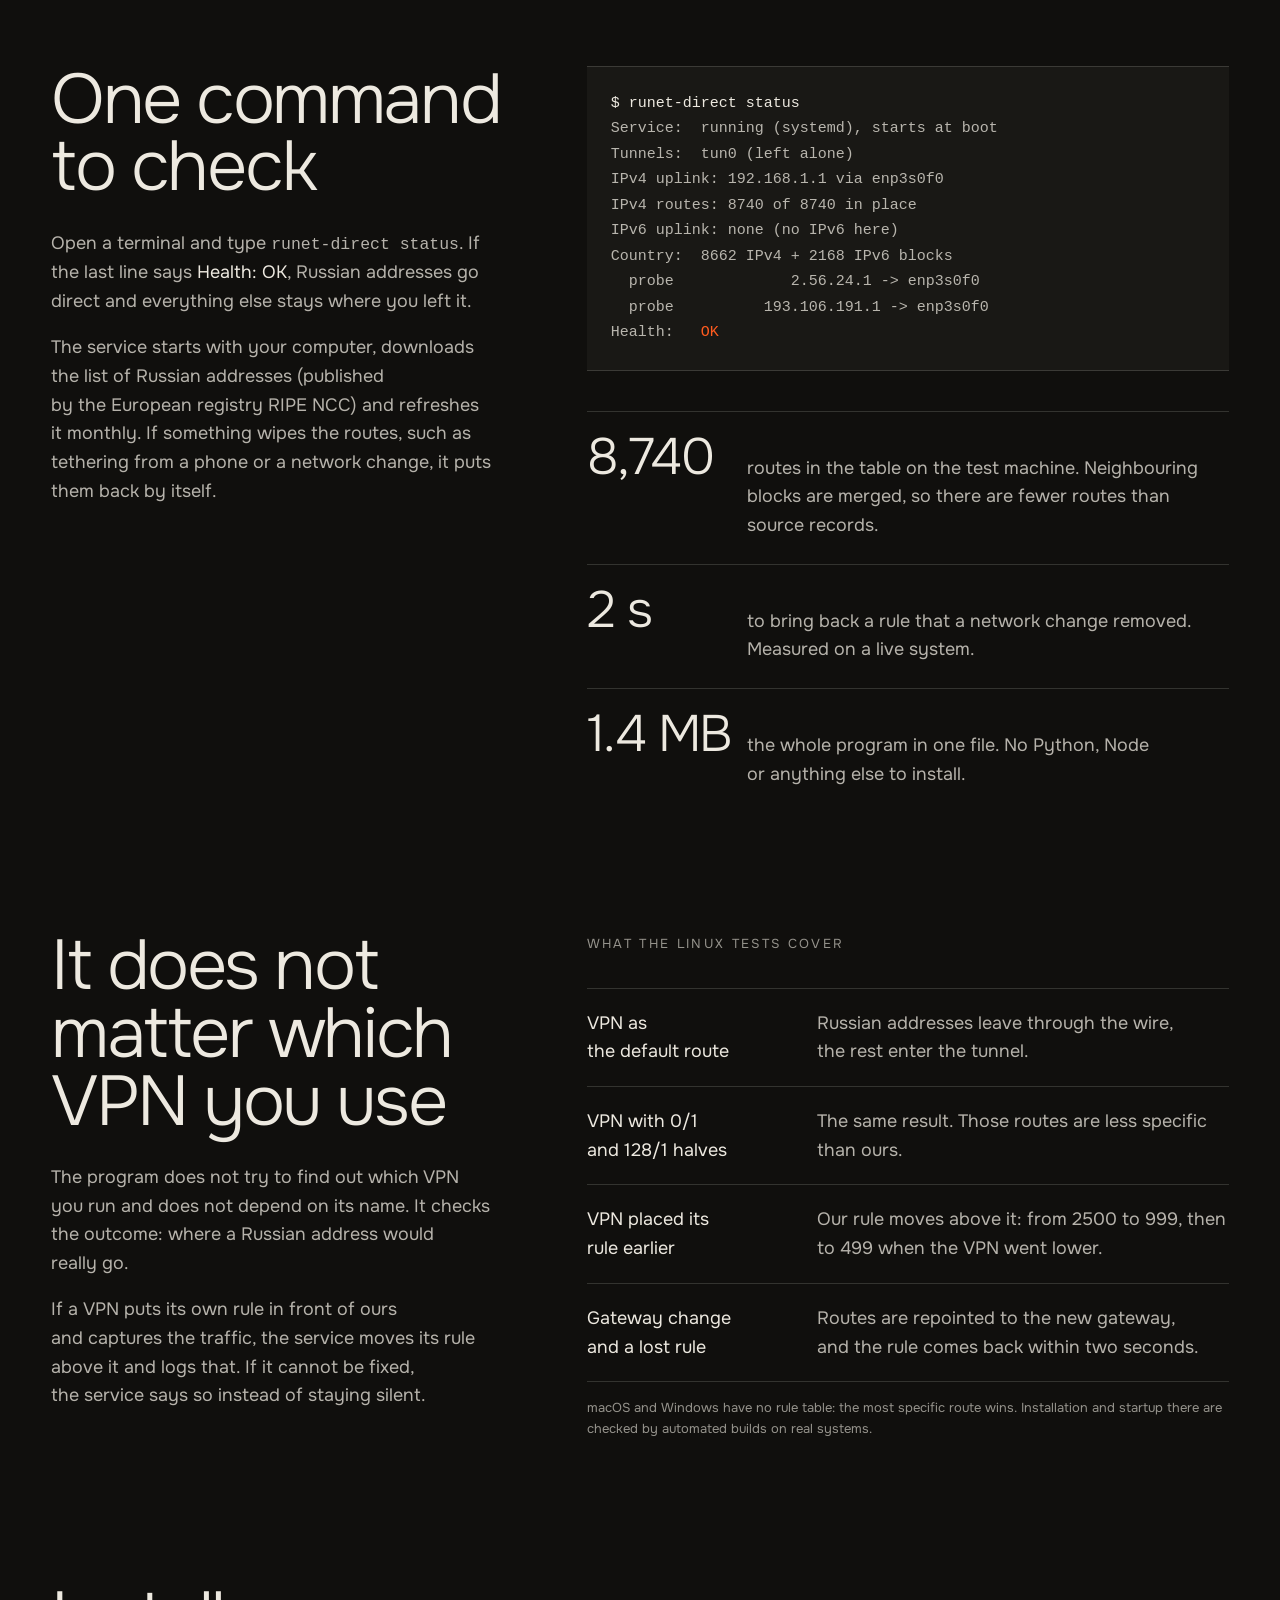
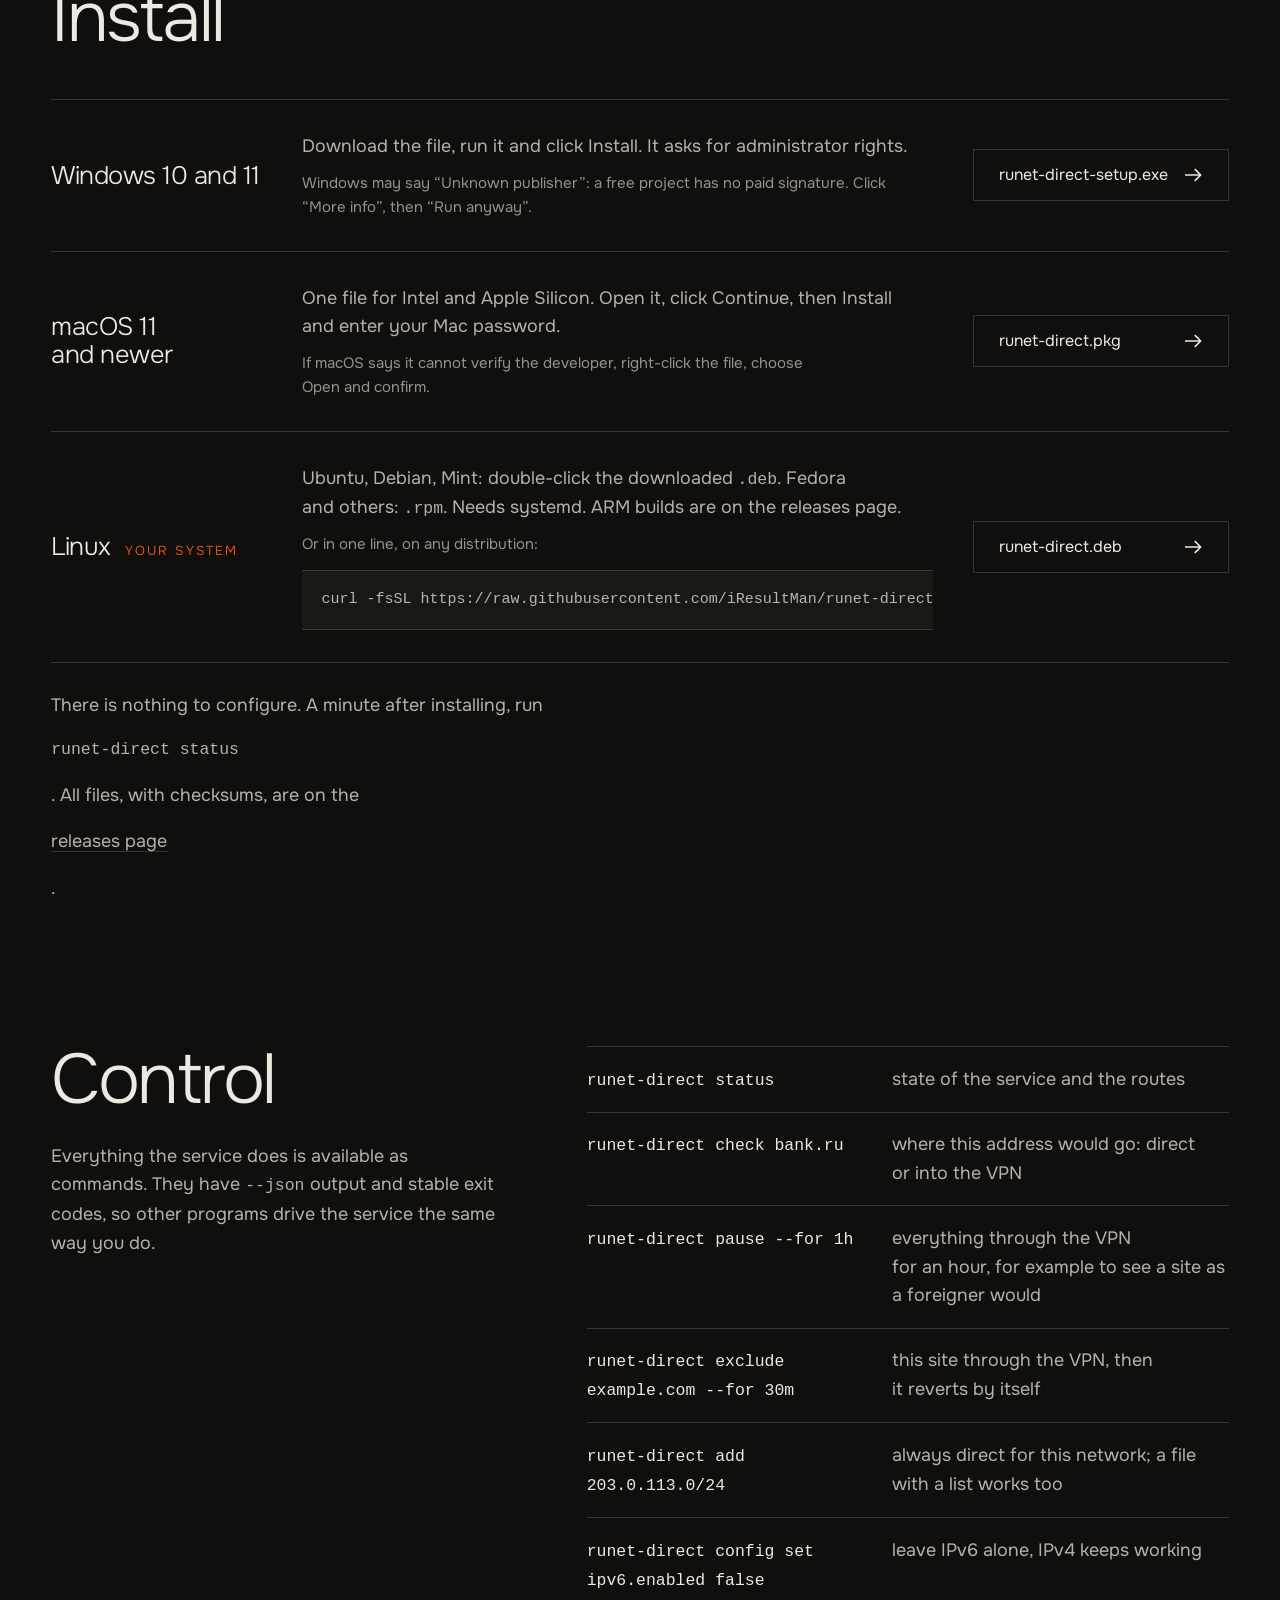
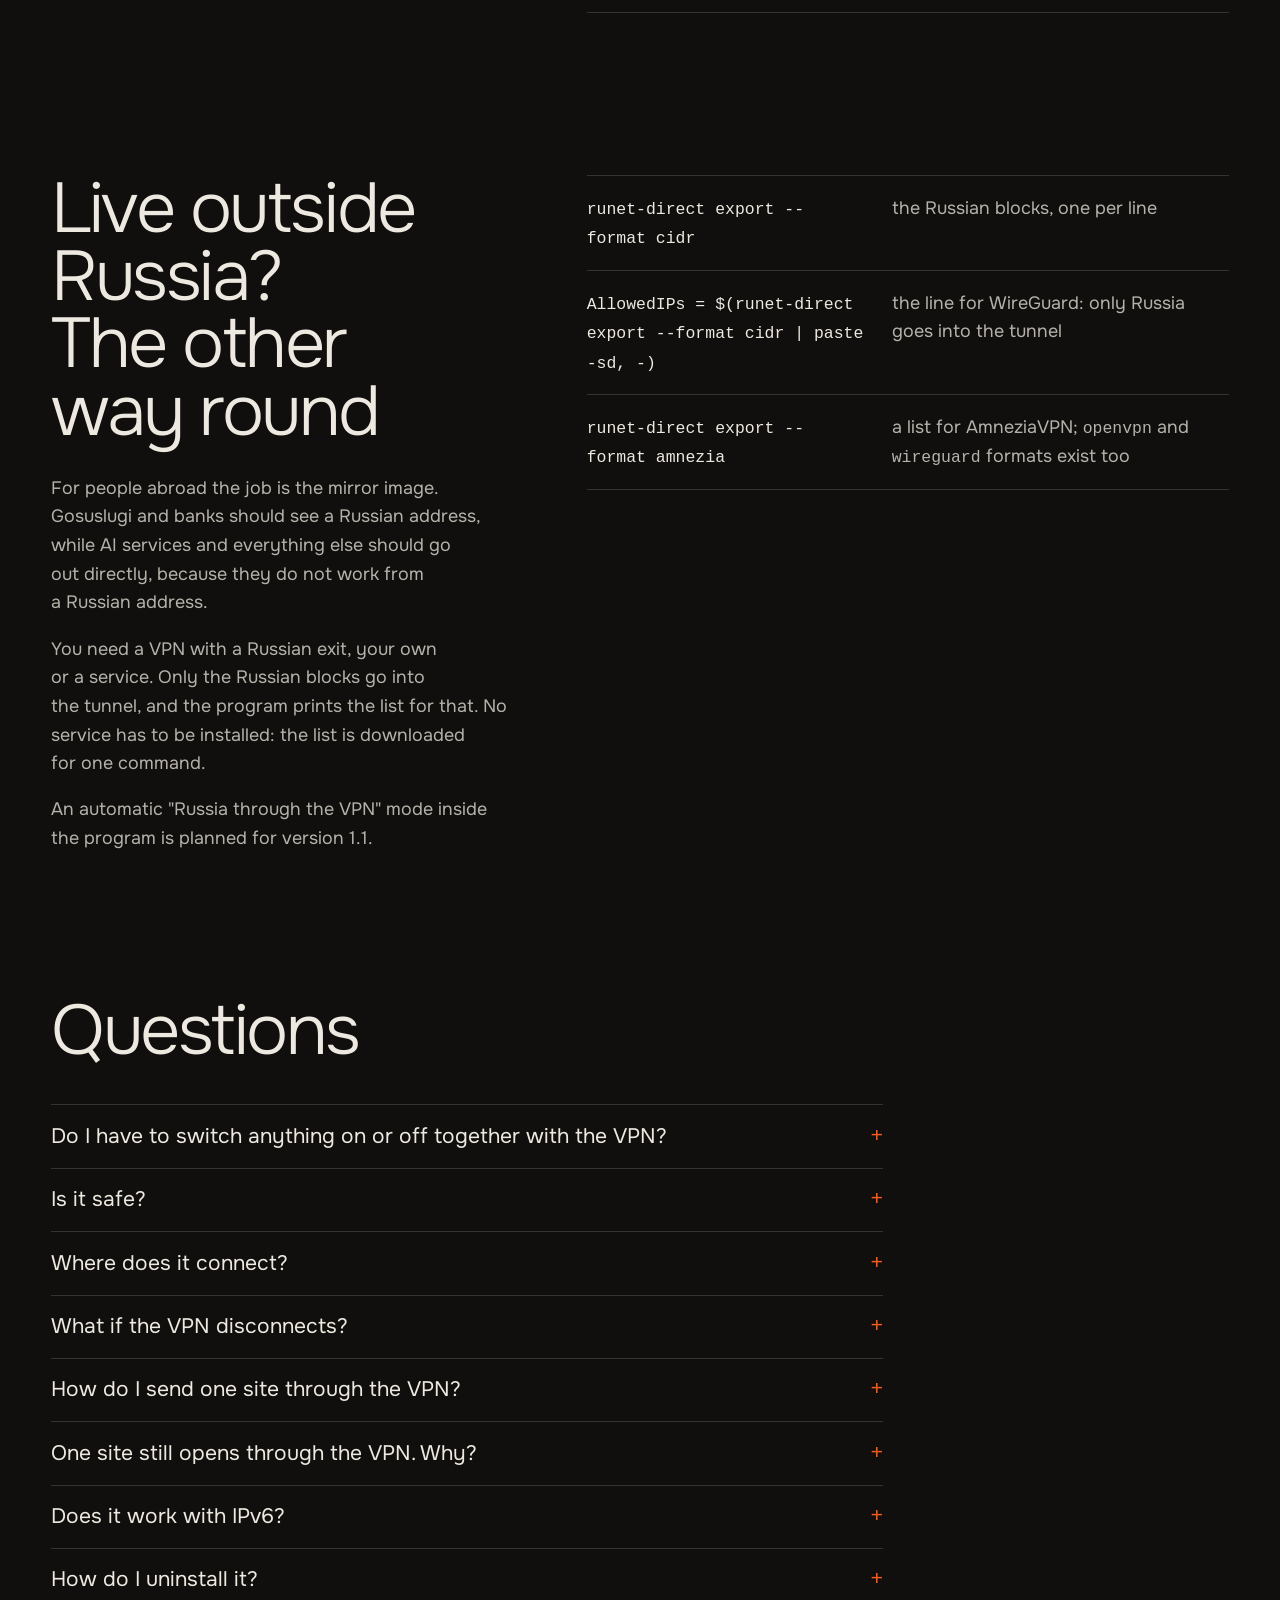
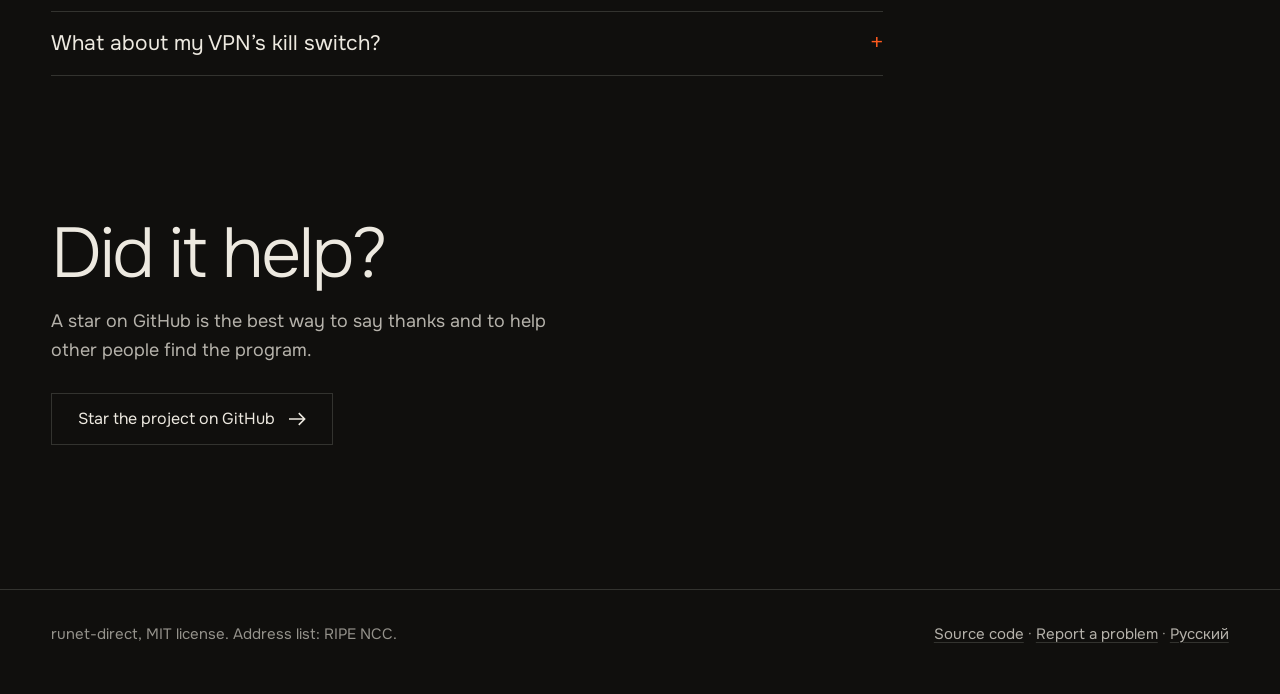
==== commit 84f7b304: "Describe the mirror case, export without the service, and plan 1.1 README and website get a section " ====
--- a/docs/site/en/index.html
+++ b/docs/site/en/index.html
@@ -198,6 +198,24 @@
   </div>
 </section>
 
+<section id="abroad" aria-labelledby="abroad-title">
+  <div class="split">
+    <div>
+      <h2 id="abroad-title" class="rise">Live outside Russia? The other way round</h2>
+      <div class="prose rise" style="--d:100ms">
+        <p>For people abroad the job is the mirror image. Gosuslugi and banks should see a Russian address, while AI services and everything else should go out directly, because they do not work from a Russian address.</p>
+        <p>You need a VPN with a Russian exit, your own or a service. Only the Russian blocks go into the tunnel, and the program prints the list for that. No service has to be installed: the list is downloaded for one command.</p>
+        <p>An automatic "Russia through the VPN" mode inside the program is planned for version 1.1.</p>
+      </div>
+    </div>
+    <dl class="cmds rise" style="--d:200ms;margin-top:0">
+      <div><dt><code>runet-direct export --format cidr</code></dt><dd>the Russian blocks, one per line</dd></div>
+      <div><dt><code>AllowedIPs = $(runet-direct export --format cidr | paste -sd, -)</code></dt><dd>the line for WireGuard: only Russia goes into the tunnel</dd></div>
+      <div><dt><code>runet-direct export --format amnezia</code></dt><dd>a list for AmneziaVPN; <code>openvpn</code> and <code>wireguard</code> formats exist too</dd></div>
+    </dl>
+  </div>
+</section>
+
 <section id="faq" aria-labelledby="faq-title">
   <h2 id="faq-title" class="rise">Questions</h2>
   <div class="faq rise" style="--d:100ms">
